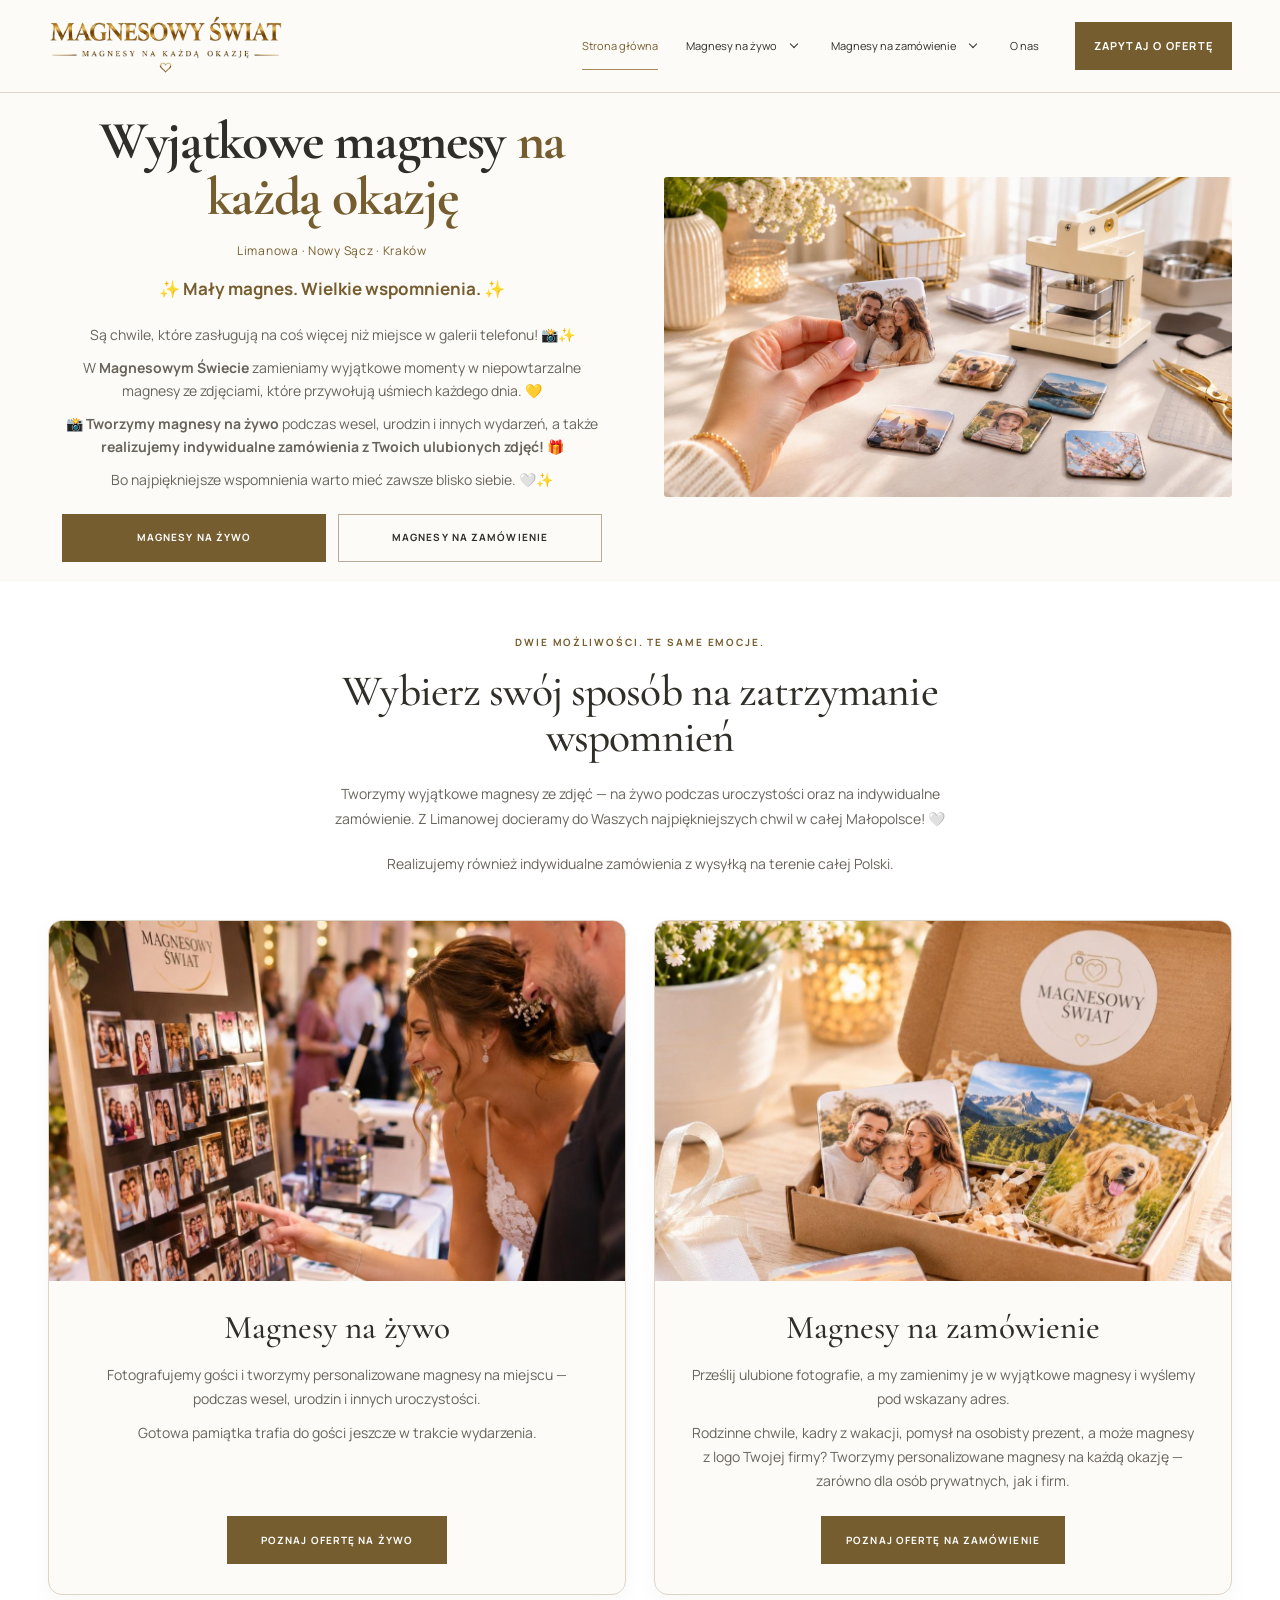
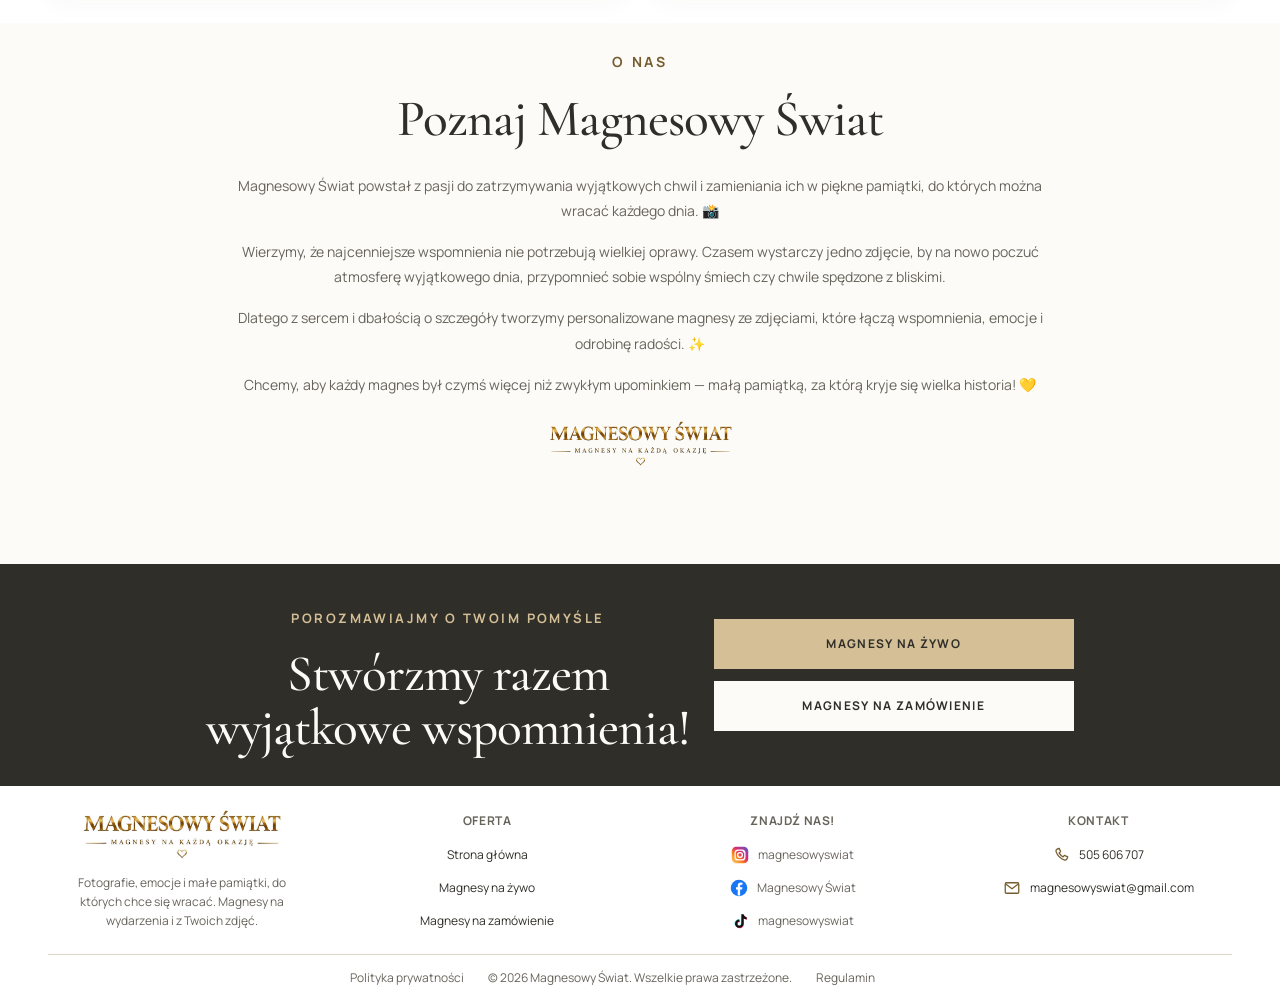
==== index.html @ 6087845e "Usuń pole consent z wysyłanych formularzy" ====
<!doctype html>
<html lang="pl">
<head>
<meta charset="utf-8">
<meta name="viewport" content="width=device-width, initial-scale=1">
<title>Magnesowy Świat – Magnesy na każdą okazję</title>
<meta name="description" content="Magnesowy Świat: magnesy na żywo na weselach i wydarzeniach w Małopolsce oraz magnesy na zamówienie z Twoich zdjęć z wysyłką w całej Polsce.">
<meta property="og:site_name" content="Magnesowy Świat">
<meta name="robots" content="index, follow">
<link rel="canonical" href="https://magnesowyswiat.pl/">
<script type="application/ld+json">
{
  "@context": "https://schema.org",
  "@type": "WebSite",
  "@id": "https://magnesowyswiat.pl/#website",
  "name": "Magnesowy Świat",
  "url": "https://magnesowyswiat.pl/",
  "inLanguage": "pl-PL"
}
</script>
<meta name="theme-color" content="#fdfbf7">
<link rel="icon" type="image/png" href="images/logo.png">
<link rel="stylesheet" href="css/style.css?v=20261111-centered-footer-brand">
<script src="js/calendar-pl.js?v=20261108-pl-calendar" defer></script>
<script src="js/script.js?v=20261112-no-consent-field" defer>
</script>
</head>
<body class="page-home">
<a class="skip-link" href="#main">Przejdź do treści</a>
<header class="site-header">
<div class="wrap header-inner">
<a class="brand" href="./" aria-label="Magnesowy Świat — strona główna">
<img src="images/logo-header.png" alt="Magnesowy Świat — magnesy na każdą okazję" width="720" height="182">
</a>
<button class="menu-toggle" type="button" aria-expanded="false" aria-controls="navigation" aria-label="Otwórz menu">☰</button>
<nav id="navigation" class="main-nav" aria-label="Nawigacja główna">
<a href="./">Strona główna</a>
<details class="nav-dropdown" data-service="live"><summary><a class="nav-service-link" href="magnesy-na-zywo/">Magnesy na żywo</a> <span class="nav-chevron" aria-hidden="true"></span></summary><div class="nav-dropdown-links"><a href="magnesy-na-zywo/">Cała oferta na żywo</a><a href="magnesy-na-zywo/#jak-dzialamy">Jak działamy</a><a href="magnesy-na-zywo/#okazje">Okazje</a><a href="magnesy-na-zywo/#wyrozniki">Co nas wyróżnia</a><a href="magnesy-na-zywo/#pakiety">Cennik</a><a href="magnesy-na-zywo/#oferta-firmowa">Dla firm</a><a href="magnesy-na-zywo/#rezerwacja">Zapytaj o termin</a></div></details>
<details class="nav-dropdown" data-service="order"><summary><a class="nav-service-link" href="magnesy-na-zamowienie/">Magnesy na zamówienie</a> <span class="nav-chevron" aria-hidden="true"></span></summary><div class="nav-dropdown-links"><a href="magnesy-na-zamowienie/">Cała oferta na zamówienie</a><a href="magnesy-na-zamowienie/#jak-zamowic">Jak zamówić</a><a href="magnesy-na-zamowienie/#wyrozniki">Co nas wyróżnia</a><a href="magnesy-na-zamowienie/#cennik">Cennik</a><a href="magnesy-na-zamowienie/#zamowienie">Zamów magnesy</a><a href="magnesy-na-zamowienie/#faq">Pytania i odpowiedzi</a><a href="magnesy-na-zamowienie/#kontakt">Kontakt</a></div></details>
<a href="./#o-nas">O nas</a>
<a class="button nav-cta" href="./#kontakt">Zapytaj o ofertę</a>
</nav>
</div>
</header>
<main id="main">
<section class="hero hero--home">
<div class="wrap hero-grid">
<div class="hero-copy">
<h1>Wyjątkowe magnesy <em>na każdą okazję</em>
</h1>
<p class="hero-locations">Limanowa · Nowy Sącz · Kraków</p>
<p class="hero-lead">
<strong>✨ Mały magnes. Wielkie wspomnienia.&nbsp;✨</strong>
</p>
<div class="hero-story">
<p>Są chwile, które zasługują na coś więcej niż miejsce w galerii telefonu! 📸✨</p>
<p>W <strong>Magnesowym Świecie</strong> zamieniamy wyjątkowe momenty w niepowtarzalne magnesy ze zdjęciami, które przywołują uśmiech każdego dnia. 💛</p>
<p>📸 <strong>Tworzymy magnesy na żywo</strong> podczas wesel, urodzin i innych wydarzeń, a także <strong>realizujemy indywidualne zamówienia z Twoich ulubionych zdjęć!</strong> 🎁
</p>
<p>Bo najpiękniejsze wspomnienia warto mieć zawsze blisko siebie. 🤍✨</p>
</div>
<div class="actions">
<a class="button" href="./magnesy-na-zywo/">Magnesy na żywo</a>
<a class="button button--outline" href="./magnesy-na-zamowienie/">Magnesy na zamówienie</a>
</div>
</div>
<figure class="hero-image">
<img src="images/pdf-wspomnienia.jpg" alt="Fotomagnesy ze zdjęciami bliskich — wizualizacja oferty" loading="eager" fetchpriority="high" width="1627" height="916" decoding="async">
</figure>
</div>
</section>
<section class="section section--white home-offers">
<div class="wrap">
<div class="section-heading">
<p class="eyebrow">Dwie możliwości. Te same emocje.</p>
<h2>Wybierz swój sposób na zatrzymanie wspomnień</h2>
<p>Tworzymy wyjątkowe magnesy ze zdjęć — na żywo podczas uroczystości oraz na indywidualne zamówienie. Z Limanowej docieramy do Waszych najpiękniejszych chwil w całej Małopolsce! 🤍</p>
<p>Realizujemy również indywidualne zamówienia z wysyłką na terenie całej Polski.</p>
</div>
<div class="offers-grid">
<article class="offer">
<a class="offer-photo" href="./magnesy-na-zywo/" aria-label="Poznaj ofertę magnesów na żywo">
<img src="images/pdf-na-zywo.jpg" alt="Fotografowanie gości i wykonywanie magnesów podczas wydarzenia — wizualizacja oferty" loading="lazy" width="1164" height="1164" decoding="async">
</a>
<div class="offer-content">
<h3>Magnesy na żywo</h3>
<p>Fotografujemy gości i tworzymy personalizowane magnesy na miejscu — podczas wesel, urodzin i innych uroczystości.</p>
<p>Gotowa pamiątka trafia do gości jeszcze w trakcie wydarzenia.</p>
<a class="button" href="./magnesy-na-zywo/">Poznaj ofertę na żywo</a>
</div>
</article>
<article class="offer">
<a class="offer-photo" href="./magnesy-na-zamowienie/" aria-label="Poznaj ofertę magnesów na zamówienie">
<img src="images/pdf-na-zamowienie.jpg" alt="Personalizowane magnesy z ulubionych fotografii — wizualizacja oferty" loading="lazy" width="1179" height="1179" decoding="async">
</a>
<div class="offer-content">
<h3>Magnesy na zamówienie</h3>
<p>Prześlij ulubione fotografie, a my zamienimy je w wyjątkowe magnesy i wyślemy pod wskazany adres.</p>
<p>Rodzinne chwile, kadry z wakacji, pomysł na osobisty prezent, a może magnesy z logo Twojej firmy? Tworzymy personalizowane magnesy na każdą okazję — zarówno dla osób prywatnych, jak i firm.</p>
<a class="button" href="./magnesy-na-zamowienie/">Poznaj ofertę na zamówienie</a>
</div>
</article>
</div>
</div>
</section>
<section class="section " id=o-nas>
<div class="wrap">
<div class="editorial">
<div class="editorial-copy">
<p class="eyebrow">O nas</p>
<h2>Poznaj Magnesowy Świat</h2>
<p>Magnesowy Świat powstał z pasji do zatrzymywania wyjątkowych chwil i zamieniania ich w piękne pamiątki, do których można wracać każdego dnia. 📸</p>
<p>Wierzymy, że najcenniejsze wspomnienia nie potrzebują wielkiej oprawy. Czasem wystarczy jedno zdjęcie, by na nowo poczuć atmosferę wyjątkowego dnia, przypomnieć sobie wspólny śmiech czy chwile spędzone z bliskimi.</p>
<p>Dlatego z sercem i dbałością o szczegóły tworzymy personalizowane magnesy ze zdjęciami, które łączą wspomnienia, emocje i odrobinę radości. ✨</p>
<p>Chcemy, aby każdy magnes był czymś więcej niż zwykłym upominkiem — małą pamiątką, za którą kryje się wielka historia! 💛</p>
<img class="signature" src="images/logo-header.png" alt="Magnesowy Świat" width="720" height="182" loading="lazy">
</div>
</div>
</div>
</section>
<section class="contact-banner" id="kontakt">
<div class="wrap">
<div>
<p class="eyebrow">Porozmawiajmy o Twoim pomyśle</p>
<h2>Stwórzmy razem<br>wyjątkowe wspomnienia!</h2>
</div>
<div class="actions">
<a class="button " href="./magnesy-na-zywo/#rezerwacja">Magnesy na żywo</a>
<a class="button button--outline" href="./magnesy-na-zamowienie/#zamowienie">Magnesy na zamówienie</a>
</div>
</div>
</section>
</main>
<footer class="site-footer">
<div class="wrap">
<div class="footer-grid">
<div class="footer-brand">
<a href="./">
<img src="images/logo-header.png" alt="Magnesowy Świat" width="720" height="182" loading="lazy">
</a>
<p>Fotografie, emocje i małe pamiątki, do których chce się wracać. Magnesy na wydarzenia i z Twoich zdjęć.</p>
</div>
<div>
<p class="footer-heading">Oferta</p>
<div class="footer-links">
<a href="./">Strona główna</a>
<a href="magnesy-na-zywo/">Magnesy na żywo</a>
<a href="magnesy-na-zamowienie/">Magnesy na zamówienie</a>
</div>
</div>
<div>
<p class="footer-heading">Znajdź nas!</p>
<div class="footer-links">
<a class="social-link" href="https://www.instagram.com/magnesowyswiat" aria-label="Instagram: magnesowyswiat" target="_blank" rel="noopener noreferrer"><svg class="social-icon" width="18" height="18" fill="none" viewBox="0 0 24 24" aria-hidden="true" focusable="false"><defs><linearGradient id="footer-instagram-gradient" x1="0" y1="1" x2="1" y2="0"><stop stop-color="#FEDA75"/><stop offset=".35" stop-color="#FA7E1E"/><stop offset=".6" stop-color="#D62976"/><stop offset="1" stop-color="#4F5BD5"/></linearGradient></defs><rect x="1" y="1" width="22" height="22" rx="6" fill="url(#footer-instagram-gradient)" stroke="none"/><rect x="5.5" y="5.5" width="13" height="13" rx="4" stroke="#fff" stroke-width="1.7"/><circle cx="12" cy="12" r="3.2" stroke="#fff" stroke-width="1.7"/><circle cx="16.5" cy="7.5" r="1" fill="#fff" stroke="none"/></svg><span>magnesowyswiat</span></a>
<a class="social-link" href="https://www.facebook.com/profile.php?id=61595989786052" aria-label="Facebook: Magnesowy Świat" target="_blank" rel="noopener noreferrer"><svg class="social-icon" width="18" height="18" fill="none" viewBox="0 0 24 24" aria-hidden="true" focusable="false"><circle cx="12" cy="12" r="11" fill="#1877F2" stroke="none"/><path d="M13.5 22v-8h2.7l.4-3h-3.1V9.2c0-.9.3-1.5 1.6-1.5h1.6V5a20 20 0 0 0-2.4-.2c-2.4 0-4 1.5-4 4.1V11H8v3h2.3v8Z" fill="#fff" stroke="none"/></svg><span>Magnesowy Świat</span></a>
<a class="social-link" href="https://www.tiktok.com/@magnesowyswiat" aria-label="TikTok: magnesowyswiat" target="_blank" rel="noopener noreferrer"><svg class="social-icon" width="18" height="18" fill="none" viewBox="0 0 24 24" aria-hidden="true" focusable="false"><g stroke="none"><path d="M14 3h2.6a4.9 4.9 0 0 0 4.1 4.1v2.7a7.5 7.5 0 0 1-4.1-1.5v7.2a5.6 5.6 0 1 1-5.6-5.6v2.8a2.8 2.8 0 1 0 2.8 2.8Z" fill="#25F4EE" transform="translate(-.7 -.2)"/><path d="M14 3h2.6a4.9 4.9 0 0 0 4.1 4.1v2.7a7.5 7.5 0 0 1-4.1-1.5v7.2a5.6 5.6 0 1 1-5.6-5.6v2.8a2.8 2.8 0 1 0 2.8 2.8Z" fill="#FE2C55" transform="translate(.7 .5)"/><path d="M14 3h2.6a4.9 4.9 0 0 0 4.1 4.1v2.7a7.5 7.5 0 0 1-4.1-1.5v7.2a5.6 5.6 0 1 1-5.6-5.6v2.8a2.8 2.8 0 1 0 2.8 2.8Z" fill="#111111" transform="translate(0 0)"/></g></svg><span>magnesowyswiat</span></a>
</div>
</div>
<div>
<p class="footer-heading">Kontakt</p>
<div class="footer-links footer-contact">
<a class="footer-contact-link" href="tel:+48505606707" aria-label="Zadzwoń: 505 606 707"><svg class="contact-icon" width="18" height="18" viewBox="0 0 24 24" fill="none" aria-hidden="true" focusable="false"><path d="M7.2 3.8 9.5 3l2 4.5-2.1 1.7a15 15 0 0 0 5.4 5.4l1.7-2.1 4.5 2-.8 2.3a3 3 0 0 1-3.3 1.9A18.2 18.2 0 0 1 5.3 7.1a3 3 0 0 1 1.9-3.3Z" stroke="currentColor" stroke-width="1.7" stroke-linecap="round" stroke-linejoin="round"/></svg><span>505 606 707</span></a>
<a class="footer-contact-link" href="mailto:magnesowyswiat@gmail.com" aria-label="Napisz: magnesowyswiat@gmail.com"><svg class="contact-icon" width="18" height="18" viewBox="0 0 24 24" fill="none" aria-hidden="true" focusable="false"><rect x="3" y="5" width="18" height="14" rx="1.5" stroke="currentColor" stroke-width="1.7"/><path d="m4 7 8 6 8-6" stroke="currentColor" stroke-width="1.7" stroke-linecap="round" stroke-linejoin="round"/></svg><span>magnesowyswiat@gmail.com</span></a>
</div>
</div>
</div>
<div class="footer-bottom">
<button class="footer-button" data-info="privacy">Polityka prywatności</button>
<span class="footer-copyright">© 2026 Magnesowy Świat. Wszelkie prawa zastrzeżone.</span>
<button class="footer-button" data-info="terms">Regulamin</button>
</div>
</div>
</footer>
<dialog id="info-dialog" aria-labelledby="info-title">
<div class="dialog-top">
<h2 id="info-title">Informacje</h2>
<button class="dialog-close" data-close aria-label="Zamknij">×</button>
</div>
<div class="dialog-body" id="info-body">
</div>
</dialog>
<dialog class="lightbox" id="lightbox" aria-label="Powiększenie fotografii">
<div class="dialog-top">
<span>Inspiracje fotograficzne</span>
<button class="dialog-close" data-close aria-label="Zamknij zdjęcie">×</button>
</div>
<img id="lightbox-image" alt="">
<p class="lightbox-caption" id="lightbox-caption">
</p>
</dialog>
<noscript>
<style>form[data-inquiry]{display:none}@media(max-width:980px){.main-nav{display:flex;position:static;flex-wrap:wrap}.menu-toggle{display:none}.header-inner{flex-wrap:wrap}.site-header{position:static;height:auto}}</style>
<p class="wrap">Włącz JavaScript, aby korzystać z podglądu zdjęć i zapytań. Możesz napisać na magnesowyswiat@gmail.com.</p>
</noscript>
</body>
</html>
---- css/style.css ----
@import url('https://fonts.googleapis.com/css2?family=Cormorant+Garamond:wght@400;500;600;700&family=Jost:wght@300;400&family=Manrope:wght@400;500;600;700&display=swap');

:root {
  --white: #fff;
  --paper: #fdfbf7;
  --cream: #f3eee4;
  --sand: #e9e1d3;
  --gold: #a58a55;
  --gold-dark: #765d2f;
  --ink: #302e28;
  --muted: #68645c;
  --line: #ddd5c6;
  --serif: 'Cormorant Garamond', Georgia, serif;
  --sans: 'Manrope', Arial, sans-serif;
}
* { box-sizing: border-box; }
html { scroll-behavior: smooth; scroll-padding-top: 100px; }
body { margin: 0; color: var(--ink); background: var(--paper); font: 400 15px/1.8 var(--sans); }
body.menu-open { overflow: hidden; }
img { display: block; max-width: 100%; }
a { color: inherit; text-decoration: none; }
button, input, select, textarea { font: inherit; }
button, a, input, select, textarea, summary { -webkit-tap-highlight-color: transparent; }
button { cursor: pointer; }
button:disabled { cursor: default; }
button, input, select, textarea { border-radius: 0; }
:focus-visible { outline: 2px solid var(--gold-dark); outline-offset: 5px; }
[hidden] { display: none !important; }
h1, h2, h3, p, figure { margin: 0; }
h1, h2, h3 { font-family: var(--serif); font-weight: 500; line-height: 1.07; }
h1 { font-size: clamp(42px, 4.8vw, 72px); letter-spacing: -.025em; }
h2 { font-size: clamp(36px, 4vw, 54px); letter-spacing: -.02em; }
h3 { font-size: 30px; }
p { color: var(--muted); }
p + p { margin-top: 16px; }
.wrap { width: min(1260px, calc(100% - 96px)); margin-inline: auto; }
.section { padding: 96px 0; }
.section--soft { background: var(--cream); }
.section--white { background: var(--white); }
.eyebrow { display: block; font-size: 10px; line-height: 1.6; letter-spacing: .19em; text-transform: uppercase; font-weight: 700; color: var(--gold-dark); margin-bottom: 18px; }
.section-heading { max-width: 690px; margin-bottom: 44px; }
.section-heading p { margin-top: 20px; }
.text-link { text-decoration: underline; text-decoration-thickness: 1px; text-underline-offset: 5px; }
.actions { display: flex; align-items: center; flex-wrap: wrap; gap: 12px; margin-top: 30px; }
.button { display: inline-flex; align-items: center; justify-content: center; gap: 12px; min-height: 48px; padding: 13px 24px; border: 1px solid var(--gold-dark); background: var(--gold-dark); color: var(--white); text-transform: uppercase; font-size: 10px; letter-spacing: .11em; font-weight: 700; line-height: 1.5; transition: background .2s, border-color .2s, transform .2s; text-align: center; }
.button:hover { background: var(--ink); border-color: var(--ink); transform: translateY(-2px); }
.button--outline { color: var(--ink); background: transparent; border-color: #b8ac96; }
.button--outline:hover { color: var(--white); }
.button svg, .text-arrow svg { width: 18px; height: 18px; }
.icon { width: 24px; height: 24px; fill: none; stroke: currentColor; stroke-width: 1.35; stroke-linecap: round; stroke-linejoin: round; }
.skip-link { position: fixed; top: 8px; left: 12px; z-index: 1000; padding: 10px 18px; background: var(--white); transform: translateY(-200%); }
.skip-link:focus { transform: none; }
.site-header { position: sticky; top: 0; z-index: 100; background: rgba(253,251,247,.98); border-bottom: 1px solid var(--line); }
.header-inner { min-height: 92px; display: flex; align-items: center; justify-content: space-between; gap: 28px; }
.brand img { width: 235px; height: auto; }
.main-nav { display: flex; align-items: center; gap: 28px; }
.main-nav > a { font-size: 11px; white-space: nowrap; }
.main-nav > a:not(.button) { padding-block: 14px; border-bottom: 1px solid transparent; }
.main-nav > a:hover, .main-nav > a[aria-current=page] { color: var(--gold-dark); border-bottom-color: var(--gold); }
.main-nav .nav-cta { margin-left: 8px; padding: 13px 18px; color: var(--white); }
.menu-toggle { display: none; width: 46px; height: 46px; border: 1px solid var(--line); background: transparent; color: var(--ink); align-items: center; justify-content: center; }
.menu-toggle svg { width: 22px; height: 22px; }
.hero { padding: 48px 0 70px; }
.hero-grid { display: grid; grid-template-columns: 1fr 1fr; gap: 70px; align-items: center; }
.hero-copy { padding-block: 24px; }
.hero-copy h1 { margin-bottom: 28px; }
.hero-copy h1 em { font-style: normal; color: var(--gold-dark); }
.hero-copy p { font-size: 14px; max-width: 540px; }
.hero-image { position: relative; min-width: 0; }
.hero-image > img { width: 100%; height: clamp(460px, 46vw, 660px); object-fit: cover; border-radius: 3px; }
.hero--home .hero-image > img { object-position: 52% center; }
.photo-note { display: block; margin-top: 9px; font-size: 9px; color: var(--muted); letter-spacing: .015em; }
.offers-grid { display: grid; grid-template-columns: repeat(2, minmax(0, 1fr)); gap: 28px; }
.offer { min-width: 0; display: flex; flex-direction: column; overflow: hidden; border: 1px solid var(--line); border-radius: 14px; background: var(--paper); box-shadow: 0 8px 24px rgba(48,46,40,.035); }
.offer-photo { display: block; overflow: hidden; }
.offer-photo img { width: 100%; aspect-ratio: 16 / 10; height: auto; object-fit: cover; object-position: center 42%; transition: transform .5s; }
.offer:hover .offer-photo img { transform: scale(1.025); }
.offer-content { display: flex; flex: 1; flex-direction: column; padding: 28px 30px 30px; }
.offer-index { font-size: 10px; color: var(--gold-dark); letter-spacing: .12em; text-transform: uppercase; margin-bottom: 12px; }
.offer h3 { font-size: clamp(28px, 2.6vw, 36px); line-height: 1.15; margin-bottom: 16px; }
.offer p { font-size: 14px; line-height: 1.7; max-width: 510px; }
.offer p + p { margin-top: 10px; }
.offer-content p:last-of-type { margin-bottom: 24px; }
.offer-content .button { margin-top: auto; align-self: flex-start; min-width: 220px; }
.section.home-offers { padding-top: 32px; }
.page-home .home-offers { padding-bottom: 28px; }
.page-home #o-nas { padding-top: 28px; }
.home-offers .section-heading { max-width: 760px; margin-inline: auto; text-align: center; }
.home-offers .section-heading h2 { font-size: clamp(32px, 3.4vw, 46px); }
.home-offers .section-heading > p:not(.eyebrow) { max-width: 680px; margin-inline: auto; font-size: 14px; }
.benefit-grid { display: grid; grid-template-columns: repeat(4, 1fr); gap: 32px; }
.benefit { border-top: 1px solid var(--line); padding-top: 26px; }
.benefit .icon { color: var(--gold-dark); margin-bottom: 22px; width: 28px; height: 28px; }
.benefit h3 { font-size: 28px; margin-bottom: 12px; }
.benefit p { font-size: 13px; }
.gallery { display: grid; grid-template-columns: repeat(3, 1fr); gap: 24px; }
.gallery figure { min-width: 0; }
.gallery-photo { display: block; width: 100%; padding: 0; border: 0; background: var(--cream); overflow: hidden; text-align: left; }
.gallery-photo img { width: 100%; height: 270px; object-fit: cover; transition: transform .35s; }
.gallery-photo:hover img { transform: scale(1.03); }
.gallery figcaption { display: flex; justify-content: space-between; align-items: center; gap: 12px; margin-top: 12px; font-size: 12px; }
.gallery figcaption small { font-size: 9px; color: var(--muted); }
.photo-placeholder { min-height: 270px; display: flex; flex-direction: column; align-items: center; justify-content: center; gap: 12px; padding: 26px; background: var(--cream); border: 1px solid var(--line); text-align: center; }
.photo-placeholder .icon { width: 32px; height: 32px; color: var(--gold); }
.photo-placeholder span { font-family: var(--serif); font-size: 30px; }
.photo-placeholder small { max-width: 220px; color: var(--muted); font-size: 10px; }
.editorial { display: grid; grid-template-columns: .9fr 1.1fr; gap: 90px; align-items: center; }
.editorial-copy h2 { margin-bottom: 26px; }
.editorial-copy p { font-size: 14px; }
.signature { margin-top: 24px; width: 185px; height: auto; }
.area { display: grid; grid-template-columns: 1fr 1.4fr; gap: 60px; align-items: start; padding-block: 44px; border-block: 1px solid var(--line); }
.area h2 { font-size: 42px; }
.area p { max-width: 650px; font-size: 15px; }
.area .icon { margin-bottom: 16px; color: var(--gold-dark); }
.contact-banner { background: var(--ink); color: var(--paper); padding-block: 38px; }
.contact-banner .wrap { display: flex; gap: 24px; justify-content: space-between; align-items: center; }
.contact-banner h2 { max-width: 650px; font-size: clamp(36px, 4vw, 54px); }
.contact-banner .eyebrow { color: #d4bf96; }
.contact-banner p { color: #ddd5c6; margin-top: 14px; font-size: 13px; }
.contact-banner .actions { margin: 0; flex-shrink: 0; flex-direction: column; align-items: stretch; }
.contact-banner#kontakt .actions { width: min(100%, 360px); }
.contact-banner .button { min-height: 50px; padding: 12px 24px; color: var(--ink); background: #d4bf96; border-color: #d4bf96; font-size: 12px; line-height: 1.5; text-align: center; }
.contact-banner .button--outline { color: var(--ink); background: var(--paper); border-color: var(--paper); }
.contact-banner .button:hover { color: var(--ink); background: var(--white); border-color: var(--white); }
#kontakt.order-contact-banner .wrap { flex-direction: column; justify-content: center; align-items: center; text-align: center; }
#kontakt.order-contact-banner .wrap > div { max-width: 1100px; }
#kontakt.order-contact-banner h2,
#kontakt.order-contact-banner p { margin-inline: auto; }
.page-order #kontakt.order-contact-banner { padding-block: 34px; }
.page-order #kontakt.order-contact-banner .wrap { gap: 18px; }
.page-order #kontakt.order-contact-banner h2 { font-size: clamp(38px, 3.5vw, 52px); line-height: 1.08; }
.page-order #kontakt.order-contact-banner p { margin-top: 12px; }
.page-order #kontakt.order-contact-banner .button { min-height: 50px; padding-block: 12px; }
.page-order .site-footer { padding-top: 14px; }
.page-order .footer-grid { gap: 20px; padding-bottom: 10px; }
.page-order .footer-brand img { width: 180px; margin-bottom: 6px; }
.page-order .footer-heading { margin-bottom: 5px; }
.page-order .footer-links { gap: 3px; }
.page-order .footer-bottom { padding-block: 8px; }
.site-footer { padding-top: 24px; background: var(--white); }
.site-footer > .wrap { width: min(1440px, calc(100% - 96px)); }
.footer-grid { display: grid; grid-template-columns: repeat(4, minmax(0, 1fr)); align-items: start; gap: clamp(24px, 3vw, 48px); padding-bottom: 20px; }
.footer-grid > div { min-width: 0; }
.footer-grid > div:not(.footer-brand) { text-align: center; }
.footer-brand img { width: 200px; height: auto; margin-bottom: 12px; }
.footer-brand { text-align: center; }
.footer-brand img { margin-inline: auto; }
.footer-brand p { max-width: 250px; margin-inline: auto; font-size: 12px; line-height: 1.6; }
.footer-heading { display: block; font-size: 12px; letter-spacing: .05em; text-transform: uppercase; font-weight: 700; margin-bottom: 10px; }
.footer-links { display: flex; flex-direction: column; gap: 7px; font-size: 12px; line-height: 1.6; }
.footer-links > a { display: flex; align-items: center; min-height: 26px; text-align: center; font: inherit; }
.footer-contact-link { display: inline-flex; align-items: center; gap: 9px; min-height: 26px; }
.footer-contact-link span { overflow-wrap: anywhere; }
.footer-grid > div:not(.footer-brand) .footer-links { align-items: center; }
.contact-icon { display: block; flex: 0 0 18px; width: 18px; height: 18px; color: var(--gold-dark); }
.footer-links a:hover, .footer-button:hover { color: var(--gold-dark); }
.footer-button { display: inline; width: fit-content; padding: 0; border: 0; background: none; color: var(--muted); text-align: left; font: inherit; }
.footer-links small { font-size: 9px; color: var(--muted); }
.footer-bottom { padding: 12px 0; border-top: 1px solid var(--line); display: grid; grid-template-columns: minmax(0, 1fr) auto minmax(0, 1fr); align-items: center; gap: 8px 24px; font-size: 12px; color: var(--muted); }
.footer-bottom > :first-child { justify-self: end; }
.footer-bottom > :nth-child(2) { justify-self: center; text-align: center; }
.footer-bottom > :last-child { justify-self: start; text-align: left; }
.hero--service { padding-top: 20px; }
.hero--service h1 { font-size: clamp(40px, 4.3vw, 62px); }
.step-grid { display: grid; grid-template-columns: repeat(4, 1fr); gap: 30px; }
.process-step { padding-top: 20px; border-top: 1px solid var(--line); }
.process-step .number { display: block; font: 400 48px/1 var(--serif); color: var(--gold); margin-bottom: 24px; }
#jak-dzialamy, #jak-zamowic { text-align: center; }
#okazje > .wrap > .section-heading { margin-inline: auto; text-align: center; }
#jak-dzialamy .section-heading, #jak-zamowic .section-heading { margin-inline: auto; }
#jak-zamowic .order-process-title { max-width: none; white-space: nowrap; font-size: clamp(14px, 3.8vw, 62px); letter-spacing: -.02em; }
@media (min-width: 981px) {
 #jak-zamowic.section { display: flex; align-items: center; padding-block: 40px; }
 #jak-zamowic > .wrap { display: grid; width: calc(100% - 48px); gap: clamp(46px, 7vh, 76px); }
 #jak-zamowic .section-heading { margin-bottom: 0; }
 #jak-zamowic .process-step { padding-top: 28px; }
 #jak-zamowic .process-step .number { margin-bottom: 20px; font-size: 24px; }
 #jak-zamowic .process-step h3 { margin-bottom: 20px; font-size: clamp(34px, 2.35vw, 44px); }
 #jak-zamowic .process-step p { max-width: 420px; margin-inline: auto; font-size: 15px; line-height: 1.7; }
}
#jak-dzialamy .process-step .number,
#jak-zamowic .process-step .number { display: block; font: 600 18px/1.4 var(--sans); color: var(--gold); margin-bottom: 14px; }
.live-differences .benefit-star { display: block; font: 400 28px/1 var(--sans); color: var(--gold); margin-bottom: 14px; }
.page-order .order-differences { min-height: calc(100dvh - 100px); }
.page-order .order-differences .section-heading h2 { font-size: clamp(56px, 5vw, 74px); }
.page-order .order-differences .benefit-star { font-size: 34px; }
.page-order .order-differences .benefit h3 { font-size: clamp(30px, 2.4vw, 38px); }
.page-order .order-differences .benefit p { font-size: 15px; line-height: 1.75; }
.process-step h3 { font-size: 27px; margin-bottom: 14px; }
.process-step p { font-size: 12px; }
.occasion-grid { display: grid; grid-template-columns: repeat(4, minmax(0, 1fr)); gap: 18px; }
.occasion-card { min-width: 0; background: var(--paper); border: 1px solid var(--line); overflow: hidden; }
.occasion-card img { display: block; width: 100%; height: 190px; object-fit: cover; }
.occasion-card-content { padding: 22px; }
.occasion-card h3 { font-size: 24px; line-height: 1.2; margin-bottom: 8px; }
.occasion-card p { font-size: 12px; margin: 0; }
.section-note { margin-top: 28px; font-size: 12px; max-width: 920px; }
.pricing-grid { display: grid; grid-template-columns: repeat(4, 1fr); gap: 18px; }
.price-card { position: relative; display: flex; flex-direction: column; padding: 30px 24px 24px; border: 1px solid var(--line); background: var(--paper); }
.price-card--featured { border-color: var(--gold-dark); }
.price-tag { position: absolute; top: -13px; left: 24px; background: var(--gold-dark); color: var(--white); padding: 3px 12px; font-size: 9px; letter-spacing: .12em; }
.price-card h3 { font-family: var(--sans); text-transform: uppercase; font-size: 11px; letter-spacing: .16em; font-weight: 700; }
.price { font: 500 46px/1.2 var(--serif); margin: 20px 0; }
.price small { font: 400 16px var(--sans); }
.price-card ul { list-style: none; padding: 16px 0; margin: 0 0 18px; border-block: 1px solid var(--line); font-size: 12px; }
.price-card li + li { margin-top: 8px; }
.price-card p { font-size: 12px; margin-bottom: 24px; flex: 1; }
.price-card .button { width: 100%; padding-inline: 10px; }
.page-live #pakiety .price-card { text-align: center; }
.page-live #pakiety .price-card h3 { font-size: 18px; letter-spacing: .1em; }
.page-live #pakiety .price { font-family: 'Jost', var(--sans); font-size: clamp(50px, 4.2vw, 60px); font-weight: 300; line-height: 1; font-variant-numeric: lining-nums tabular-nums; letter-spacing: -.025em; color: var(--gold-dark); }
.page-live #pakiety .price small { display: inline-block; margin-left: .24em; font-family: 'Jost', var(--sans); font-size: 15px; font-weight: 300; letter-spacing: .02em; vertical-align: .2em; }
.page-live #pakiety .price-card ul { justify-content: center; }
.page-live #pakiety .price-card .button { align-self: center; }
.page-live #pakiety .price-tag { left: 50%; transform: translateX(-50%); }
#rezerwacja { text-align: center; }
#rezerwacja .form-intro { width: 100%; margin-inline: auto; text-align: center; }
#rezerwacja .live-contact-links { justify-content: center; }
#zamowienie .form-intro { width: 100%; margin-inline: auto; text-align: center; }
#zamowienie .live-contact-links { justify-content: center; }
.page-order #zamowienie.section { padding-block: 24px; }
#rezerwacja .field input,
#rezerwacja .field select,
#rezerwacja .field textarea { text-align: center; }
#rezerwacja .discount-feedback { justify-content: center; }
@media (min-width: 981px) {
 #rezerwacja { display: flex; align-items: center; }
 #rezerwacja .form-layout { align-items: center; }
 #rezerwacja .form-intro { position: static; }
}
.faq { max-width: 900px; margin: auto; }
#faq.section { padding-block: 20px; }
#faq .section-heading { margin: 0 auto 14px; text-align: center; }
.faq details { padding: 14px 0; border-bottom: 1px solid var(--line); }
.faq summary { display: flex; justify-content: center; align-items: center; position: relative; gap: 20px; padding-inline: 40px; cursor: pointer; text-align: center; font-size: 14px; font-weight: 600; list-style: none; }
.faq summary::-webkit-details-marker { display: none; }
.faq summary::after { content: '+'; position: absolute; right: 0; font: 400 25px var(--serif); color: var(--gold-dark); }
.faq details[open] summary::after { content: '−'; }
.faq details p { max-width: 760px; margin-inline: auto; padding-top: 16px; text-align: center; font-size: 13px; }
.form-layout { display: grid; grid-template-columns: .75fr 1.25fr; gap: 80px; align-items: start; }
.form-intro { position: sticky; top: 128px; }
.form-intro h2 { margin-bottom: 22px; }
.form-intro p { font-size: 13px; }
.form-grid { display: grid; grid-template-columns: 1fr 1fr; gap: 22px 20px; }
.field { display: flex; flex-direction: column; min-width: 0; gap: 8px; }
.field--full { grid-column: 1 / -1; }
@media (min-width: 981px) {
 form[data-inquiry] .form-grid { grid-template-columns: repeat(3, minmax(0, 1fr)); gap: 10px 14px; }
 form[data-inquiry] .field { gap: 4px; }
 form[data-inquiry] .field:not(.field--full) { display: grid; grid-template-rows: auto 46px; align-content: end; }
 #rezerwacja.section { padding-block: 12px; }
 #rezerwacja .form-layout { gap: 36px; }
 #rezerwacja .form-intro h2 { font-size: clamp(30px, 2.8vw, 40px); margin-bottom: 14px; }
 form[data-inquiry] textarea { min-height: 56px; height: 56px; }
}
form[data-inquiry] #f-message { min-height: 56px; height: 56px; padding: 8px 12px; }
.page-order form[data-inquiry="order"] #f-message { min-height: 46px; height: 46px; }
form[data-inquiry] .discount-feedback { display: flex; flex-wrap: wrap; align-items: center; gap: 4px 12px; }
form[data-inquiry] .discount-feedback .field-hint { font-size: 10px; margin: 0; }
form[data-inquiry] #discount-status:empty { display: none; }
form[data-inquiry] .discount-feedback:has(#discount-status:empty) { display: none; }
@media (min-width: 981px) and (max-height: 700px) {
 #rezerwacja.section { padding-block: 4px; }
 form[data-inquiry] .form-grid { row-gap: 8px; }
 form[data-inquiry] .field:not(.field--full) { grid-template-rows: auto 44px; }
 form[data-inquiry] .field input,
 form[data-inquiry] .field select { min-height: 44px; padding-block: 8px; }
 form[data-inquiry] .discount-feedback { display: grid; grid-template-columns: 1fr auto; }
 form[data-inquiry] #discount-code-help,
 form[data-inquiry] #discount-status { grid-column: 1; grid-row: 1; }
 form[data-inquiry] #apply-discount { grid-column: 2; grid-row: 1; }
 form[data-inquiry] textarea { min-height: 56px; height: 56px; }
 form[data-inquiry] .button { min-height: 44px; padding-block: 8px; }
 form[data-inquiry] .form-status:empty { display: none; }
}
.field label, .field-label { font-size: 11px; font-weight: 600; }
.field input, .field select, .field textarea { width: 100%; min-height: 46px; padding: 11px 12px; border: 1px solid #c8bead; color: var(--ink); background: var(--white); font-size: 13px; }
.field textarea { min-height: 120px; resize: vertical; }
.field input:focus, .field select:focus, .field textarea:focus { border-color: var(--gold-dark); }
.field input.discount-valid { border-color: #3f8a52; background: #f0f8f1; box-shadow: 0 0 0 2px rgba(63,138,82,.16); }
.field input[readonly] { background: var(--cream); }
.field small, .helper { font-size: 10px; color: var(--muted); }
fieldset { min-width: 0; padding: 0; border: 0; margin: 0 0 28px; }
legend { font-family: var(--serif); font-size: 28px; padding: 0 0 20px; }
.page-order form[data-inquiry="order"] fieldset { margin-bottom: 0; }
.page-order #order-form .field > label { display: block; width: 100%; text-align: center; }
.page-order #order-form .form-fields-title { margin-bottom: 16px; text-align: center; font-size: 30px; }
.page-order #order-form button[type="submit"] { display: flex; width: fit-content; margin-inline: auto; }
.form-status { font-size: 12px; color: var(--gold-dark); margin-top: 16px; }
.form-error { color: #8b3025; }
.upload-zone { display: grid; grid-template-columns: minmax(280px, auto) 1fr; align-items: center; gap: 14px; box-sizing: border-box; width: 100%; max-width: 680px; margin-inline: auto; padding: 8px; border: 1px dashed var(--gold); background: var(--cream); }
.upload-zone > input[type="file"] { position: absolute; width: 1px; height: 1px; padding: 0; margin: -1px; overflow: hidden; opacity: 0; pointer-events: none; }
.upload-picker { display: flex; align-items: center; min-width: 0; margin: 0; padding: 0; border: 0; background: transparent; }
.upload-picker button { flex-shrink: 0; min-height: 44px; padding: 8px 14px; border: 1px solid var(--line); background: var(--paper); color: var(--ink); }
.upload-picker button:hover { background: var(--cream); }
.upload-zone > p { margin: 0; font-size: 11px; line-height: 1.4; }
@media (min-width: 681px) { .upload-zone > #photo-help { white-space: nowrap; } }
.photo-previews { display: grid; grid-template-columns: repeat(3, minmax(0, 1fr)); gap: 14px; margin: 20px 0; }
.photo-previews:empty,
#photo-status:empty { display: none; }
.photo-preview { border: 1px solid var(--line); padding: 10px; min-width: 0; background: var(--white); }
.photo-preview img { width: 100%; aspect-ratio: 1; object-fit: cover; }
.photo-preview > p { overflow-wrap: anywhere; font-size: 12px; margin-top: 6px; }
.add-photo { min-height: 100px; align-self: start; padding: 20px 12px; border: 1px dashed var(--gold); background: var(--paper); color: var(--gold-dark); font-weight: 600; }
.add-photo:hover { background: var(--cream); }
.photo-preview label { font-size: 10px; display: block; }
.photo-preview input { width: 100%; border: 1px solid var(--line); padding: 5px; margin-top: 4px; }
.remove-photo { border: 0; background: transparent; color: var(--muted); font-size: 10px; text-decoration: underline; padding: 8px 0 0; }
.quantity-calculator { max-width: 850px; margin-inline: auto; padding: clamp(22px, 4vw, 42px); border: 1px solid var(--line); border-radius: 12px; background: var(--paper); }
#cennik.section { min-height: calc(100dvh - 100px); display: flex; align-items: center; padding-block: 24px; text-align: center; overflow-anchor: none; }
#cennik .section-heading { margin: 0 auto 24px; }
#cennik .section-heading > p:last-child { font-size: 16px; line-height: 1.65; }
#cennik .field input { text-align: center; }
@media (min-width: 981px) and (max-height: 1000px) {
 #cennik.section { padding-block: 8px; }
 #cennik .section-heading { margin-bottom: 12px; }
 #cennik .section-heading .eyebrow { margin-bottom: 6px; }
 #cennik h2 { font-size: 34px; }
 #cennik .section-heading > p:last-child { margin-top: 6px; font-size: 14px; }
 #cennik .quantity-calculator { padding: 16px 24px; }
 #cennik .quantity-calculator > label { font-size: 18px; line-height: 1.4; }
 #cennik input[type="range"] { height: 60px; margin-top: 4px; }
 #cennik .quantity-totals { margin-block: 8px; }
 #cennik .quantity-totals p { font-size: 12px; line-height: 1.5; }
 #cennik .quantity-totals strong { font-size: 34px; line-height: 1.2; }
 #cennik .quantity-calculator > .button { margin-top: 8px; }
 #cennik #magnet-discount-note:empty { display: none; }
 #cennik #magnet-bulk-field { display: grid; grid-template-columns: 1fr 180px; gap: 2px 12px; align-items: center; }
 #cennik #magnet-bulk-field input { grid-column: 2; grid-row: 1 / 3; }
 #cennik #magnet-bulk-field .field-hint { font-size: 10px; }
}
.quantity-calculator > label { display: block; text-align: center; font-weight: 700; font-size: 20px; }
.quantity-calculator output { color: var(--gold-dark); }
.quantity-calculator input[type="range"] { appearance: none; -webkit-appearance: none; width: 100%; height: 68px; margin: 18px 0 0; padding: 0; border: 0; background: transparent; cursor: pointer; }
.quantity-calculator input[type="range"]::-webkit-slider-runnable-track { height: 8px; border-radius: 8px; background: var(--sand); border: 1px solid var(--gold); }
.quantity-calculator input[type="range"]::-moz-range-track { height: 8px; border-radius: 8px; background: var(--sand); border: 1px solid var(--gold); }
.quantity-calculator input[type="range"]::-webkit-slider-thumb { -webkit-appearance: none; width: 64px; height: 64px; margin-top: -29px; border: 2px solid var(--gold); border-radius: 50%; background: var(--paper) url('../images/logo.png') center / 54px 54px no-repeat; box-shadow: 0 2px 8px #302e2826; }
.quantity-calculator input[type="range"]::-moz-range-thumb { width: 60px; height: 60px; border: 2px solid var(--gold); border-radius: 50%; background: var(--paper) url('../images/logo.png') center / 54px 54px no-repeat; box-shadow: 0 2px 8px #302e2826; }
.quantity-custom { margin-top: 22px; font-size: 13px; text-align: center; }
.quantity-range-labels { display: flex; justify-content: space-between; font-size: 12px; }
.quantity-totals { display: flex; flex-wrap: wrap; justify-content: space-around; gap: 22px; text-align: center; margin: 28px 0; }
.quantity-totals p { margin: 0; }
.quantity-totals strong { display: block; font: 700 clamp(32px, 5vw, 46px)/1.3 var(--serif); color: var(--gold-dark); }
.quantity-calculator > .button { display: flex; margin-top: 24px; white-space: normal; text-align: center; }
/* Legacy quantity card styles. */
.quantity-grid { display: grid; grid-template-columns: repeat(4, minmax(0, 1fr)); gap: 18px; }
.quantity-card { padding: 28px 20px; border: 1px solid var(--line); border-radius: 12px; background: var(--paper); }
.quantity-card h3 { font: 500 17px var(--sans); margin: 0; }
.quantity-card strong { display: block; font: 500 58px/1.1 var(--serif); color: var(--gold-dark); margin-bottom: 6px; }
.quantity-card p { font-size: 13px; line-height: 1.6; margin: 16px 0 24px; min-height: 42px; }
.quantity-card .button { width: 100%; padding: 14px 8px; font-size: 11px; letter-spacing: .02em; }
.quantity-bulk { margin-top: 18px; padding: 24px 28px; border: 1px solid var(--gold); border-radius: 12px; display: flex; align-items: center; justify-content: space-between; gap: 24px; }
.quantity-bulk h3 { font-size: 30px; margin: 0 0 6px; }
.quantity-bulk p { font-size: 13px; margin: 0; max-width: 640px; }
.quantity-bulk .button { flex-shrink: 0; }
.product-specs { display: grid; grid-template-columns: 1fr 1fr; gap: 16px; margin-top: 28px; padding-top: 24px; border-top: 1px solid var(--line); }
.product-specs > div { display: flex; gap: 10px; align-items: center; font-size: 12px; }
.product-specs .icon { color: var(--gold-dark); width: 20px; height: 20px; }
.idea-grid { display: grid; grid-template-columns: repeat(3, 1fr); gap: 22px; }
.idea { border: 1px solid var(--line); padding: 24px; }
.idea h3 { font-size: 28px; margin: 12px 0; }
.idea p { font-size: 12px; }
.idea .icon { color: var(--gold-dark); }
.delivery-grid { display: grid; grid-template-columns: 1fr 1fr; gap: 36px 60px; }
.delivery-item h3 { font-size: 30px; margin-bottom: 14px; }
.delivery-item p { font-size: 13px; }
dialog { width: min(680px, calc(100vw - 36px)); max-height: calc(100dvh - 48px); padding: 32px; border: 1px solid var(--line); color: var(--ink); background: var(--paper); }
dialog::backdrop { background: rgba(31,29,24,.64); }
.dialog-top { display: flex; justify-content: space-between; gap: 20px; align-items: start; margin-bottom: 22px; }
.dialog-top h2 { font-size: 36px; }
.dialog-close { width: 36px; height: 36px; border: 1px solid var(--line); background: transparent; font-size: 22px; flex-shrink: 0; }
.dialog-body { font-size: 13px; }
.dialog-body p + p { margin-top: 14px; }
.dialog-body ul { padding-left: 20px; color: var(--muted); }
.order-summary-dialog { width: min(760px, calc(100vw - 36px)); overflow-y: auto; }
.order-summary-content { display: grid; gap: 22px; }
.order-summary-list { display: grid; grid-template-columns: minmax(150px, .65fr) 1.35fr; gap: 8px 20px; margin: 0; }
.order-summary-list dt { color: var(--muted); }
.order-summary-list dd { margin: 0; font-weight: 600; overflow-wrap: anywhere; }
.order-summary-photos { display: grid; grid-template-columns: repeat(3, minmax(0, 1fr)); gap: 12px; }
.order-summary-photo { padding: 8px; border: 1px solid var(--line); background: var(--white); }
.order-summary-photo img { width: 100%; aspect-ratio: 1; object-fit: cover; }
.order-summary-photo p { margin-top: 6px; font-size: 10px; line-height: 1.45; overflow-wrap: anywhere; }
.order-summary-actions { display: flex; justify-content: flex-end; gap: 12px; margin-top: 26px; }
.order-summary-actions .button { min-height: 46px; }
.lightbox { width: min(1000px, calc(100vw - 28px)); padding: 18px; }
.lightbox img { max-height: 70dvh; width: 100%; object-fit: contain; background: var(--cream); }
.lightbox .dialog-top { margin-bottom: 12px; }
.lightbox h2 { font-size: 26px; }
.lightbox-caption { font-size: 11px; margin-top: 14px; }

@media (min-width: 1500px) { .hero--home .hero-image > img { height: 700px; } }
@media (max-width: 1150px) {
  .wrap { width: calc(100% - 64px); }
  .brand img { width: 205px; }
  .main-nav { gap: 20px; }
  .main-nav > a { font-size: 10px; }
  .main-nav .nav-cta { padding-inline: 12px; margin-left: 0; }
  .hero-grid { gap: 42px; }
  .hero-copy h1 { font-size: 56px; }
  .hero-copy p { font-size: 13px; }
  .hero .button { padding-inline: 16px; }
  .form-layout { gap: 44px; grid-template-columns: .8fr 1.2fr; }
  .price-card { padding-inline: 18px; }
  .price { font-size: 40px; }
}
@media (max-width: 980px) {
  .header-inner { min-height: 78px; }
  .menu-toggle { display: inline-flex; }
  .main-nav { display: none; position: absolute; top: 100%; left: 0; right: 0; background: var(--paper); padding: 28px 32px 36px; border-bottom: 1px solid var(--line); align-items: stretch; flex-direction: column; gap: 8px; max-height: calc(100dvh - 78px); overflow: auto; }
  .main-nav.is-open { display: flex; }
  .main-nav > a { font-size: 13px; }
  .main-nav .nav-cta { margin-top: 12px; }
  .hero-grid { gap: 30px; }
  .hero-copy h1 { font-size: 48px; }
  .hero-image > img { height: 580px; }
  .hero--service h1 { font-size: 46px; }
  .section { padding: 72px 0; }
  .offers-grid { gap: 28px; }
  .benefit-grid { grid-template-columns: 1fr 1fr; gap: 32px; }
  .editorial { gap: 40px; }
  .gallery { gap: 18px; }
  .gallery-photo img, .photo-placeholder { height: 230px; min-height: 230px; }
  .area { grid-template-columns: 1fr 1.3fr; gap: 32px; }
  .contact-banner .wrap { flex-direction: column; align-items: start; }
  .contact-banner .actions { flex-direction: row; }
  .footer-grid { grid-template-columns: repeat(2, minmax(0, 1fr)); gap: 24px; }
  .step-grid, .occasion-grid, .pricing-grid { grid-template-columns: 1fr 1fr; gap: 28px; }
  .quantity-grid { grid-template-columns: repeat(2, minmax(0, 1fr)); }
  .form-layout { grid-template-columns: 1fr; gap: 32px; }
  .form-intro { position: static; max-width: 650px; }
}
@media (max-width: 680px) {
  html { scroll-padding-top: 88px; }
  .wrap { width: calc(100% - 40px); }
  .header-inner { min-height: 74px; gap: 18px; }
  .brand img { width: 195px; }
  .hero { padding: 24px 0 44px; }
  .hero-grid { grid-template-columns: 1fr; gap: 30px; }
  .hero-copy { padding-block: 8px 0; }
  .hero-copy h1, .hero--service h1 { font-size: clamp(40px, 9vw, 56px); margin-bottom: 22px; }
  .hero-copy p { font-size: 13px; }
  .hero-image > img { height: 430px; }
  .eyebrow { font-size: 9px; margin-bottom: 14px; }
  .actions { gap: 10px; margin-top: 24px; }
  .button { font-size: 9px; padding-inline: 18px; }
  .section { padding-block: 56px; }
  .section-heading { margin-bottom: 30px; }
  .offers-grid { grid-template-columns: 1fr; gap: 24px; }
  .section.home-offers { padding-top: 28px; }
  .offer-content { padding: 22px; }
  .offer-content .button { width: 100%; min-width: 0; }
  .benefit-grid { gap: 28px 20px; }
  .benefit h3 { font-size: 26px; }
  .benefit p { font-size: 11px; }
  .benefit .icon { margin-bottom: 16px; }
  .gallery { grid-template-columns: 1fr 1fr; gap: 24px 14px; }
  .gallery-photo img, .photo-placeholder { height: 200px; min-height: 200px; }
  .photo-placeholder { padding: 16px; }
  .photo-placeholder span { font-size: 25px; }
  .photo-placeholder small { font-size: 9px; }
  .gallery figcaption { display: block; font-size: 11px; }
  .gallery figcaption small { display: block; margin-top: 3px; }
  .editorial { grid-template-columns: 1fr; gap: 30px; }
  .area { grid-template-columns: 1fr; gap: 20px; }
  .area h2 { font-size: 36px; }
  .area p { font-size: 13px; }
  .contact-banner { padding-block: 32px; }
  .contact-banner .actions { flex-direction: column; width: 100%; }
  .footer-grid { grid-template-columns: 1fr 1fr; gap: 20px; }
  .footer-brand { grid-column: 1 / -1; }
  .footer-brand p { max-width: 360px; }
  .footer-links { font-size: 11px; }
  .footer-bottom { grid-template-columns: 1fr; justify-items: center; gap: 8px; text-align: center; }
  .footer-bottom > * { justify-self: center; text-align: center; }
  .step-grid { grid-template-columns: 1fr 1fr; gap: 28px 20px; }
  .process-step .number { font-size: 40px; margin-bottom: 16px; }
  .process-step h3 { font-size: 25px; }
  .process-step p { font-size: 11px; }
  .occasion-grid { grid-template-columns: 1fr; gap: 22px; }
  .occasion-card img { height: 220px; }
  .occasion-card h3 { font-size: 25px; }
  .occasion-card p { font-size: 12px; }
  .pricing-grid { grid-template-columns: 1fr; gap: 24px; }
  .price-card { padding: 26px; }
  .price-card p { margin-bottom: 20px; }
  .price { font-size: 46px; margin-block: 16px; }
  .price-card ul { display: flex; gap: 24px; flex-wrap: wrap; }
  .price-card li + li { margin-top: 0; }
  .price-card .button { width: fit-content; min-width: 170px; }
  .faq details { padding-block: 14px; }
  .faq summary { font-size: 12px; }
  .faq details p { font-size: 12px; }
  .form-grid { grid-template-columns: 1fr; gap: 18px; }
  .field--full { grid-column: auto; }
  .photo-previews { grid-template-columns: 1fr 1fr; }
  .quantity-grid { grid-template-columns: 1fr 1fr; }
  .quantity-bulk { flex-direction: column; align-items: stretch; padding: 22px; }
  .product-specs { gap: 16px 12px; }
  .product-specs > div { font-size: 10px; }
  .idea-grid, .delivery-grid { grid-template-columns: 1fr; gap: 20px; }
  .idea { padding: 22px; }
  .upload-zone { grid-template-columns: 1fr; gap: 8px; padding: 8px; }
  .upload-picker { align-items: stretch; flex-direction: column; gap: 10px; }
  dialog { padding: 22px; }
  .dialog-top h2 { font-size: 30px; }
  .order-summary-list { grid-template-columns: 1fr; gap: 2px; }
  .order-summary-list dd + dt { margin-top: 8px; }
  .order-summary-photos { grid-template-columns: repeat(2, minmax(0, 1fr)); }
  .order-summary-actions { flex-direction: column-reverse; }
  .order-summary-actions .button { width: 100%; }
}
@media (prefers-reduced-motion: reduce) {
  html { scroll-behavior: auto; }
  *, *::before, *::after { animation: none !important; transition: none !important; }
}

/* Footer contact icons inherit the brand palette. */
.social-link { display: inline-flex; align-items: center; gap: 9px; width: fit-content; min-height: 26px; color: var(--muted); transition: color .2s ease; }
.social-icon { display: inline-block; width: 18px; height: 18px; min-width: 18px; max-width: 18px; flex: 0 0 18px; vertical-align: middle; fill: none; stroke: currentColor; stroke-width: 1.6; stroke-linecap: round; stroke-linejoin: round; }
.social-link span { overflow-wrap: anywhere; }

.hero-copy p.hero-lead { font-size: 18px; line-height: 1.5; color: var(--gold-dark); }

/* Shared inclusions belong with the package pricing, as in the original site. */
.package-includes { margin-top: 42px; padding: 35px 38px; background: var(--paper); border: 1px solid var(--line); }
.package-includes h3 { text-align: center; font-size: clamp(24px, 3vw, 30px); margin: 0 0 26px; }
.inclusions-grid { display: grid; grid-template-columns: repeat(3, minmax(0, 1fr)); gap: 22px 30px; list-style: none; padding: 0; margin: 0; }
.inclusions-grid li { display: flex; align-items: flex-start; gap: 11px; font-size: 13px; line-height: 1.55; }
.inclusion-icon { flex: 0 0 auto; color: var(--gold-dark); font-size: 16px; line-height: 1.35; }
@media (max-width: 980px) { .inclusions-grid { grid-template-columns: repeat(2, minmax(0, 1fr)); } }
@media (max-width: 680px) {
  .package-includes { margin-top: 30px; padding: 28px 22px; }
  .inclusions-grid { grid-template-columns: 1fr; gap: 18px; }
}

/* Navigation and service sections follow the original live-event offer. */

.live-intro { max-width: 800px; margin-bottom: 30px; font-size: 14px; }
.live-intro p + p { margin-top: 16px; }
.live-offer-grid, .live-benefits { display: grid; grid-template-columns: repeat(3, minmax(0, 1fr)); gap: 28px; }
.live-offer-grid article { padding: 26px; background: var(--cream); border: 1px solid var(--line); }
.live-offer-grid h3 { font-size: 28px; margin-bottom: 14px; }
.live-offer-grid p { font-size: 13px; }
.live-business { display: grid; grid-template-columns: 1fr 1fr; gap: 48px; align-items: center; }
.live-business img { width: 100%; height: 340px; object-fit: cover; }
.live-business ul { padding-left: 20px; margin-block: 18px; font-size: 13px; color: var(--muted); }
#oferta-firmowa { padding-block: 12px; text-align: center; }
#oferta-firmowa .section-heading { margin: 0 auto 12px; }
#oferta-firmowa .business-occasions { width: 100%; margin: 12px auto; text-align: center; }
#oferta-firmowa .business-occasions p { font-size: 13px; }
#oferta-firmowa .live-business ul { display: grid; grid-template-columns: repeat(3, minmax(0, 1fr)); gap: 16px 14px; padding: 0; margin-block: 16px 0; list-style: none; }
#oferta-firmowa .live-business li { display: flex; border: 1px solid var(--line); background: var(--paper); min-height: 64px; }
#oferta-firmowa [data-event] { display: flex; align-items: center; justify-content: center; width: 100%; padding: 12px 10px; color: inherit; }
#oferta-firmowa [data-event]:hover { background: var(--cream); }
@media (max-width: 680px) {
 #oferta-firmowa .live-business ul { grid-template-columns: repeat(2, minmax(0, 1fr)); }
}
#oferta-firmowa .live-business p { font-size: 13px; line-height: 1.55; }
#oferta-firmowa .live-business p + p { margin-top: 10px; }
#oferta-firmowa .actions { justify-content: center; margin-top: 14px; }
#oferta-firmowa .live-business img { height: auto; aspect-ratio: 1672 / 941; object-fit: contain; }
@media (max-width: 980px) {
 .live-benefits { grid-template-columns: repeat(2, minmax(0, 1fr)); }
 .live-offer-grid { gap: 18px; }
 .live-offer-grid article { padding: 20px; }
 .live-business { gap: 28px; }
}
@media (max-width: 680px) {

 .live-offer-grid, .live-benefits, .live-business { grid-template-columns: 1fr; }
 .live-business img { height: 240px; }
}

.send-confirmation { max-width: 520px; padding: 40px 32px; text-align: center; }
.send-confirmation h2 { margin-bottom: 20px; font-size: clamp(32px, 5vw, 42px); }
.send-confirmation p { font-size: 14px; }
.send-confirmation .button { margin-top: 24px; }
.confirmation-mark { display: grid; place-items: center; width: 58px; height: 58px; margin: 0 auto 24px; border: 1px solid var(--gold); border-radius: 50%; color: var(--gold-dark); background: var(--cream); font-size: 26px; }

@media (max-width: 680px) { .site-footer > .wrap { width: calc(100% - 40px); } .footer-grid { column-gap: 20px; } }

@media (max-width: 680px) {
 .footer-grid > div:first-child { grid-column: 1 / -1; grid-row: 1; }
 .footer-grid > div:nth-child(2) { grid-column: 1; grid-row: 2; }
 .footer-grid > div:nth-child(3) { grid-column: 2; grid-row: 2; }
 .footer-grid > div:nth-child(4) { grid-column: 1 / -1; grid-row: 3; }
 .footer-grid > div:nth-child(3) .footer-links { flex-direction: column; align-items: center; gap: 5px; }
}

/* Service anchors live under their main navigation tab. Native details works without JS. */
.nav-dropdown { position: relative; }
.nav-dropdown > summary { display: flex; align-items: center; gap: 8px; list-style: none; cursor: pointer; padding-block: 14px; font-size: 11px; white-space: nowrap; border-bottom: 1px solid transparent; }
.nav-dropdown > summary::-webkit-details-marker { display: none; }
.nav-chevron { width: 6px; height: 6px; border-right: 1px solid currentColor; border-bottom: 1px solid currentColor; transform: rotate(45deg); margin-top: -3px; }
.nav-dropdown[open] .nav-chevron { transform: rotate(225deg); margin-top: 3px; }
.nav-dropdown[open] > summary, .nav-dropdown:has(a[aria-current=page]) > summary { color: var(--gold-dark); border-bottom-color: var(--gold); }
.nav-dropdown-links { position: absolute; top: 100%; left: -18px; z-index: 110; min-width: 235px; padding: 10px; background: var(--paper); border: 1px solid var(--line); box-shadow: 0 12px 28px rgba(48,46,40,.1); }
.nav-dropdown-links a { display: block; padding: 8px 12px; font-size: 12px; line-height: 1.5; }
.nav-dropdown-links a:hover, .nav-dropdown-links a:focus-visible { background: var(--cream); color: var(--gold-dark); }
.nav-dropdown-links a:first-child { border-bottom: 1px solid var(--line); margin-bottom: 5px; padding-bottom: 12px; font-weight: 700; }
@media (max-width: 980px) {
 .nav-dropdown > summary { font-size: 13px; justify-content: space-between; }
 .nav-dropdown-links { position: static; min-width: 0; margin: 0 0 10px 8px; padding: 4px 0 4px 12px; box-shadow: none; border: 0; border-left: 1px solid var(--gold); }
 .nav-dropdown-links a { padding-block: 9px; }
}

.date-input { position: relative; }
.date-input > input:first-child { padding-right: 48px; }
.date-picker-button { display: grid; place-items: center; position: absolute; top: 0; right: 0; height: 100%; width: 44px; padding: 0; border: 0; background: transparent; color: var(--gold-dark); }

.pricing-intro { display: grid; grid-template-columns: 1fr minmax(300px, 390px); align-items: center; gap: 40px; margin-bottom: 44px; }
.pricing-intro .section-heading { margin-bottom: 0; }
.launch-offer { display: flex; align-items: center; gap: 16px; padding: 18px; border: 1px solid #c9b381; background: var(--paper); }
.launch-discount { flex-shrink: 0; font: 500 48px/1 var(--serif); letter-spacing: -.04em; color: var(--gold-dark); }
.launch-offer .eyebrow { margin-bottom: 8px; font-size: 9px; }
.launch-title { color: var(--ink); font-weight: 700; font-size: 15px; line-height: 1.5; }
.launch-offer .launch-description { margin-top: 8px; font-size: 11px; line-height: 1.6; }
.launch-offer .text-link { display: inline-block; margin-top: 10px; font-size: 11px; color: var(--gold-dark); }
.launch-offer button.text-link { padding: 0; background: transparent; border: 0; font-family: inherit; cursor: pointer; min-height: 44px; }
#cennik .pricing-intro.order-pricing-intro { grid-template-columns: minmax(0, 1fr) minmax(280px, 330px); align-items: start; gap: 32px; margin-bottom: 18px; }
#cennik .order-pricing-intro .section-heading { max-width: none; margin: 0; text-align: center; }
#cennik .order-pricing-intro .section-heading > p:last-child { max-width: 650px; margin-inline: auto; font-size: 16px; }
#cennik .order-delivery-offer { justify-content: center; padding: 12px 16px; text-align: center; }
#cennik .order-delivery-offer > div { width: 100%; }
#cennik .order-delivery-offer .eyebrow { margin-bottom: 6px; font-size: 11px; }
#cennik .order-delivery-offer .launch-title { font-size: 13px; line-height: 1.35; }
#cennik .order-delivery-offer .launch-description { margin-top: 5px; font-size: 10px; line-height: 1.45; }
#cennik .order-delivery-offer button.text-link { min-height: 30px; margin-top: 3px; font-size: 10px; }
@media (min-width: 981px) and (max-height: 1000px) {
 #cennik .order-pricing-intro .section-heading > p:last-child { font-size: 14px; }
}
@media (max-width: 980px) {
 #cennik .pricing-intro.order-pricing-intro { grid-template-columns: 1fr 1.2fr; gap: 28px; }
}
@media (max-width: 680px) {
 #cennik .pricing-intro.order-pricing-intro { grid-template-columns: 1fr; gap: 20px; }
 #cennik .order-delivery-offer { width: min(100%, 460px); margin-inline: auto; }
}
#pakiety.section { padding-block: 32px 40px; }
#pakiety .pricing-intro { grid-template-columns: 1fr minmax(360px, 460px); gap: 24px; margin-bottom: 28px; }
#pakiety .section-heading { margin-inline: auto; text-align: center; }
#pakiety .section-heading p { margin-top: 12px; }
#pakiety .launch-offer { padding: 14px; gap: 12px; text-align: center; }
#pakiety .package-includes { margin: 0 0 32px; }
.package-travel { margin-top: 24px; padding: 24px; border: 1px solid var(--line); background: var(--paper); text-align: center; }
.package-travel h3 { font-size: 24px; margin-bottom: 12px; }
.package-travel p { font-size: 13px; }
.package-travel p + p { margin-top: 8px; }
@media (max-width: 980px) { .pricing-intro { gap: 28px; grid-template-columns: 1fr 1.2fr; } .launch-offer { padding: 20px; gap: 18px; } .launch-discount { font-size: 40px; } }
@media (max-width: 680px) { .pricing-intro { grid-template-columns: 1fr; gap: 24px; margin-bottom: 32px; } .launch-offer { gap: 18px; padding: 20px; } .launch-discount { font-size: 42px; } }
@media (max-width: 680px) {
 #pakiety .pricing-intro { grid-template-columns: 1fr; gap: 20px; }
 #pakiety .launch-offer { width: min(100%, 460px); margin-inline: auto; }
}

@media (min-width: 981px) and (max-width: 1150px) {
 .header-inner { gap: 20px; }
 .main-nav { gap: 14px; }
 .nav-dropdown > summary { font-size: 10px; gap: 5px; }
}

.purchase-document { margin-bottom: 0; }
.purchase-document legend { padding-bottom: 12px; font-family: var(--sans); font-size: 13px; font-weight: 600; }
.document-options { display: flex; flex-wrap: wrap; gap: 12px 24px; }
.document-option { display: inline-flex; align-items: center; gap: 9px; font-size: 13px; cursor: pointer; }
.document-option input { width: 17px; height: 17px; margin: 0; accent-color: var(--gold-dark); }

.event-calendar { width: min(420px, calc(100vw - 28px)); padding: 24px; }
.calendar-heading { display: flex; align-items: start; justify-content: space-between; gap: 14px; margin-bottom: 20px; }
.calendar-heading h2 { font-size: 28px; line-height: 1.1; }
.calendar-close { width: 30px; height: 30px; flex-shrink: 0; border: 1px solid var(--line); background: transparent; color: var(--ink); font-size: 21px; }
.calendar-controls { display: grid; grid-template-columns: 28px minmax(0, 1fr) 82px 28px; gap: 8px; align-items: end; }
.calendar-controls label { min-width: 0; font-size: 10px; color: var(--muted); }
.calendar-controls select, .calendar-controls input { display: block; width: 100%; min-width: 0; height: 38px; margin-top: 4px; padding: 5px; border: 1px solid var(--line); background: var(--white); color: var(--ink); font-size: 13px; }
.calendar-prev, .calendar-next { height: 38px; border: 1px solid var(--line); background: var(--cream); color: var(--gold-dark); font-size: 25px; }
.calendar-prev:disabled, .calendar-next:disabled { opacity: .35; }
.calendar-period { margin: 16px 0 8px; text-align: center; font-size: 13px; font-weight: 700; color: var(--gold-dark); }
.calendar-table { width: 100%; table-layout: fixed; border-collapse: collapse; }
.calendar-table th { padding: 8px 0; font-size: 11px; color: var(--muted); font-weight: 600; }
.calendar-table td { padding: 2px; text-align: center; }
.calendar-day { display: block; width: 100%; height: 36px; padding: 0; border: 1px solid transparent; border-radius: 3px; background: transparent; color: var(--ink); font-size: 13px; }
.calendar-day[aria-current=date] { border-color: var(--gold); }
.calendar-day:hover:not(:disabled) { background: var(--cream); }
.calendar-day.is-selected { background: var(--gold-dark); color: var(--white); }
.calendar-day:disabled { color: var(--muted); opacity: .35; }
.calendar-hint { margin-top: 14px; font-size: 11px; line-height: 1.6; }
.calendar-today { margin-top: 12px; padding: 0; border: 0; background: none; color: var(--gold-dark); font-size: 12px; }
@media (max-width: 400px) { .event-calendar { padding: 18px; } .calendar-controls { grid-template-columns: 26px minmax(0, 1fr) 76px 26px; gap: 6px; } .calendar-controls select, .calendar-controls input { font-size: 12px; } }

@media (max-width: 380px) { .quantity-grid { grid-template-columns: 1fr; } }

/* The service name navigates; the adjacent disclosure area opens sections. */
.nav-dropdown > summary { padding-block: 0; }
.main-nav .nav-service-link { display: block; padding-block: 14px; border-bottom: 0; }
.nav-dropdown > summary .nav-chevron { margin-inline: 6px; }
@media (max-width: 980px) {
 .nav-dropdown > summary { padding-right: 16px; min-height: 48px; }
 .main-nav .nav-service-link { flex: 1; }
}

/* Copy and imagery from the owner's November PDF. */
.hero--home { padding: 20px 0; }
.hero--home .hero-grid { gap: 48px; }
.hero--home .hero-copy { padding: 0; }
.hero--home .hero-copy h1 { font-size: clamp(40px, 4.2vw, 62px); font-weight: 700; line-height: 1.05; margin-bottom: 14px; }
.hero--home .hero-copy p.hero-locations { font-size: 12px; letter-spacing: .06em; color: var(--gold-dark); margin: 0 0 14px; }
.hero--home .hero-copy p.hero-lead { font-size: 17px; margin: 0; }
.hero--home .actions { display: grid; grid-template-columns: repeat(2, minmax(0, 1fr)); max-width: 540px; gap: 12px; margin-top: 22px; }
.hero--home .actions .button { width: 100%; padding-inline: 10px; }
.hero-story { margin-top: 22px; }
.hero-story p { font-size: 14px; line-height: 1.65; }
.hero-story p + p { margin-top: 10px; }
.hero--home .hero-image > img { height: auto; aspect-ratio: 1627 / 916; object-fit: contain; }
/* Center homepage copy without changing service-page layouts. */
.page-home { text-align: center; }
.page-home .hero--home .hero-copy p,
.page-home .hero--home .actions,
.page-home .section-heading,
.page-home .offer-content p,
.page-home .signature,
.page-home .area p,
.page-home .contact-banner h2,
.page-home .footer-brand img,
.page-home .footer-brand p { margin-inline: auto; }
.page-home .offer-content .button { align-self: center; }
.page-home .contact-banner .wrap { align-items: center; justify-content: center; }
.page-home .contact-banner { padding-block: 30px; }
.page-home .footer-links { align-items: center; justify-content: flex-start; }
.page-home .social-link { justify-content: center; }
.page-home #o-nas .editorial { display: flex; flex-direction: column; gap: 30px; text-align: center; }
.page-home #o-nas .editorial-copy { width: min(100%, 900px); margin-inline: auto; }
.page-home #o-nas .editorial-copy p:not(.eyebrow) { max-width: 850px; margin-inline: auto; }
@media (max-width: 980px) { .hero--home .hero-grid { gap: 28px; } }
@media (max-width: 680px) {
 .hero--home { padding-top: 16px; }
 .hero--home .hero-copy h1 { font-size: clamp(36px, 9.5vw, 46px); }
 .hero--home .actions { display: grid; grid-template-columns: 1fr 1fr; gap: 10px; }
 .hero--home .actions .button { padding: 12px 10px; font-size: 10px; letter-spacing: .04em; }
 .hero-story p { font-size: 13px; }
 .contact-banner .wrap { gap: 18px; }
 .page-home .contact-banner { padding-block: 20px; }
 .site-footer { padding-top: 14px; }
 .footer-grid { row-gap: 12px; padding-bottom: 12px; }
 .footer-brand img { width: 180px; margin-bottom: 6px; }
 .footer-heading { margin-bottom: 6px; }
 .footer-links { gap: 5px; }
 .footer-bottom { padding-block: 8px; gap: 4px; }
}
.hero--compact { padding: 20px 0 40px; }
.hero--compact .hero-grid { align-items: start; gap: 48px; }
.hero--compact .hero-copy { padding: 0; }
.hero--compact .hero-copy h1 { font-size: clamp(36px, 3.8vw, 56px); line-height: 1.08; margin-bottom: 18px; }
.hero--compact .actions { margin-top: 0; }
.hero--compact .hero-image > img { height: auto; max-height: 560px; aspect-ratio: 1; object-fit: cover; }
.hero--live .hero-grid { align-items: center; }
.hero--live { padding-bottom: 16px; }
.hero--live + #jak-dzialamy { padding-top: 24px; }
.hero--live .hero-copy { text-align: center; }
.hero--live .hero-copy .eyebrow { margin-bottom: 8px; }
.hero--live .hero-copy h1 { font-weight: 500; }
.hero--live .hero-copy p { margin-inline: auto; }
.hero--live .hero-story { margin-top: 18px; }
.hero--live .actions { display: grid; grid-template-columns: repeat(2, minmax(0, 1fr)); max-width: 540px; gap: 12px; margin: 22px auto 0; }
.hero--live .actions .button { width: 100%; padding-inline: 10px; }
.hero--live .hero-image { width: 100%; margin-inline: auto; }
.hero--live .hero-image > img { max-height: none; aspect-ratio: 1627 / 916; object-fit: contain; }
.hero--order .hero-image > img { max-height: none; aspect-ratio: 1627 / 916; object-fit: contain; }
.hero--order { display: flex; align-items: center; padding-bottom: 20px; }
.hero--order + #jak-zamowic { padding-top: 28px; }
.hero--order .hero-grid { align-items: center; }
.hero--order .hero-copy { text-align: center; }
.hero--order .actions { display: grid; grid-template-columns: repeat(2, minmax(0, 1fr)); max-width: 540px; gap: 12px; margin: 22px auto 0; }
.hero--order .actions .button { width: 100%; padding-inline: 10px; }
@media (max-width: 980px) { .hero--compact .hero-grid { gap: 28px; } }
@media (max-width: 680px) {
 .hero--compact { padding-top: 16px; }
 .hero--compact .hero-copy h1 { font-size: clamp(34px, 9vw, 44px); }
 .hero--live .actions { display: grid; grid-template-columns: 1fr 1fr; gap: 10px; }
 .hero--compact .actions .button { padding: 12px 10px; font-size: 10px; letter-spacing: .04em; }
}
.live-process-grid { display: grid; grid-template-columns: repeat(3, minmax(0, 1fr)); gap: 36px; }
.section.live-process { padding-bottom: 32px; }
html:has(body.page-live) { scroll-padding-top: var(--live-header-height, 100px); }
.page-live main > section { min-height: calc(100dvh - var(--live-header-height, 100px)); }
html:has(body.page-order) { scroll-padding-top: var(--order-header-height, 100px); }
.page-order main > section { min-height: calc(100dvh - var(--order-header-height, 100px)); }
.page-order main > #kontakt.order-contact-banner { min-height: auto; }
.page-order main > #wyrozniki.order-differences,
.page-order main > #cennik.section { min-height: calc(100dvh - var(--order-header-height, 100px)); }
.section.live-occasion-section { padding-block: 24px 20px; }
.live-occasion-section .section-heading { margin-bottom: 24px; }
.section.live-differences { padding-block: 28px 40px; text-align: center; }
.live-differences .section-heading { max-width: 100%; margin: 0 auto 20px; }
.live-differences .live-intro { margin: 0 auto 24px; }
.live-differences .benefit { padding-top: 18px; }
.live-differences .live-benefits { grid-template-columns: repeat(3, minmax(0, 1fr)); }
@media (min-width: 981px) {
 .section.live-differences { display: flex; align-items: center; padding-block: 24px; }
 .live-differences > .wrap { display: grid; gap: clamp(20px, 4vh, 40px); }
 .live-differences .section-heading { margin-bottom: 0; }
 .live-differences .live-benefits { row-gap: 0; }
 .live-differences .benefit { display: grid; grid-template-rows: subgrid; grid-row: span 3; }
 .live-differences .benefit p { align-self: start; }
}
@media (min-width: 981px) and (min-height: 750px) {
 .live-differences .benefit p { font-size: 14px; }
 .live-differences .benefit { padding-top: 28px; }
}
@media (max-width: 980px) {
 .page-order .order-differences { min-height: calc(100dvh - 78px); }
 .live-differences .live-benefits { grid-template-columns: repeat(2, minmax(0, 1fr)); }
}
@media (max-width: 680px) {
 .page-order .order-differences { min-height: calc(100dvh - 74px); }
 .page-order .order-differences .section-heading h2 { font-size: clamp(40px, 12vw, 54px); }
 .page-order .order-differences .benefit h3 { font-size: 28px; }
 .page-order .order-differences .benefit p { font-size: 13px; }
 .live-differences .live-benefits { grid-template-columns: 1fr; }
}
.live-closing { margin-top: 32px; text-align: center; font-family: var(--serif); font-size: 26px; color: var(--gold-dark); }
.live-occasions { grid-template-columns: repeat(4, minmax(0, 1fr)); gap: 20px; }
.live-occasions .occasion-card img { height: auto; aspect-ratio: 16 / 9; }
.live-occasions .occasion-card-content { padding: 14px 18px; text-align: center; }
.live-occasions .occasion-card h3 { font-size: clamp(25px, 2.2vw, 30px); }
.live-occasions .occasion-card p { font-size: 13px; }
.live-occasions .occasion-card p + p { margin-top: 8px; }
@media (min-width: 981px) and (max-height: 700px) {
 .section.live-occasion-section { padding-top: 16px; }
 .live-occasion-section .section-heading { margin-bottom: 16px; }
 .live-occasions .occasion-card-content { padding: 10px 14px; }
 .live-occasions .occasion-card h3 { margin-bottom: 8px; }
 .live-occasions .occasion-card p { line-height: 1.6; }
}
.other-occasions { margin-top: 28px; padding: 28px; border-left: 2px solid var(--gold); background: var(--paper); }
.other-occasions h3 { font-size: 28px; margin-bottom: 14px; }
.other-occasions p { font-size: 14px; }
.live-package-extras { display: grid; grid-template-columns: repeat(2, minmax(0, 1fr)); gap: 28px; margin-top: 32px; }
.live-package-extras article { padding: 28px; background: var(--paper); border: 1px solid var(--line); text-align: center; }
.live-package-extras h3, .live-custom-offer h3 { font-size: 30px; margin-bottom: 16px; }
.live-package-extras p, .live-custom-offer p { font-size: 14px; }
.live-custom-offer { display: flex; justify-content: space-between; align-items: center; gap: 32px; margin-top: 28px; padding: 30px; border: 1px solid var(--gold); }
.live-custom-offer > div { max-width: 650px; text-align: center; }
.live-custom-offer .button { flex-shrink: 0; max-width: 100%; }
.live-contact-links { display: flex; flex-wrap: wrap; gap: 12px; list-style: none; padding: 0; }
.live-contact-links li + li { margin-top: 0; }
.live-contact-links .contact-icon-link { display: flex; align-items: center; justify-content: center; width: 44px; height: 44px; color: var(--gold-dark); }
.live-contact-links svg { width: 26px; height: 26px; min-width: 26px; max-width: 26px; flex: 0 0 26px; }
@media (max-width: 980px) {
 .live-process-grid { gap: 24px; }
 .live-occasions { grid-template-columns: repeat(2, minmax(0, 1fr)); }
 .live-custom-offer { flex-direction: column; align-items: flex-start; }
}
@media (max-width: 680px) {
 .live-process-grid, .live-occasions, .live-package-extras { grid-template-columns: 1fr; }
 .live-occasions .occasion-card-content, .live-package-extras article, .other-occasions { padding: 22px; }
 .live-custom-offer { padding: 22px; }
 .live-custom-offer .button { width: 100%; white-space: normal; }
}
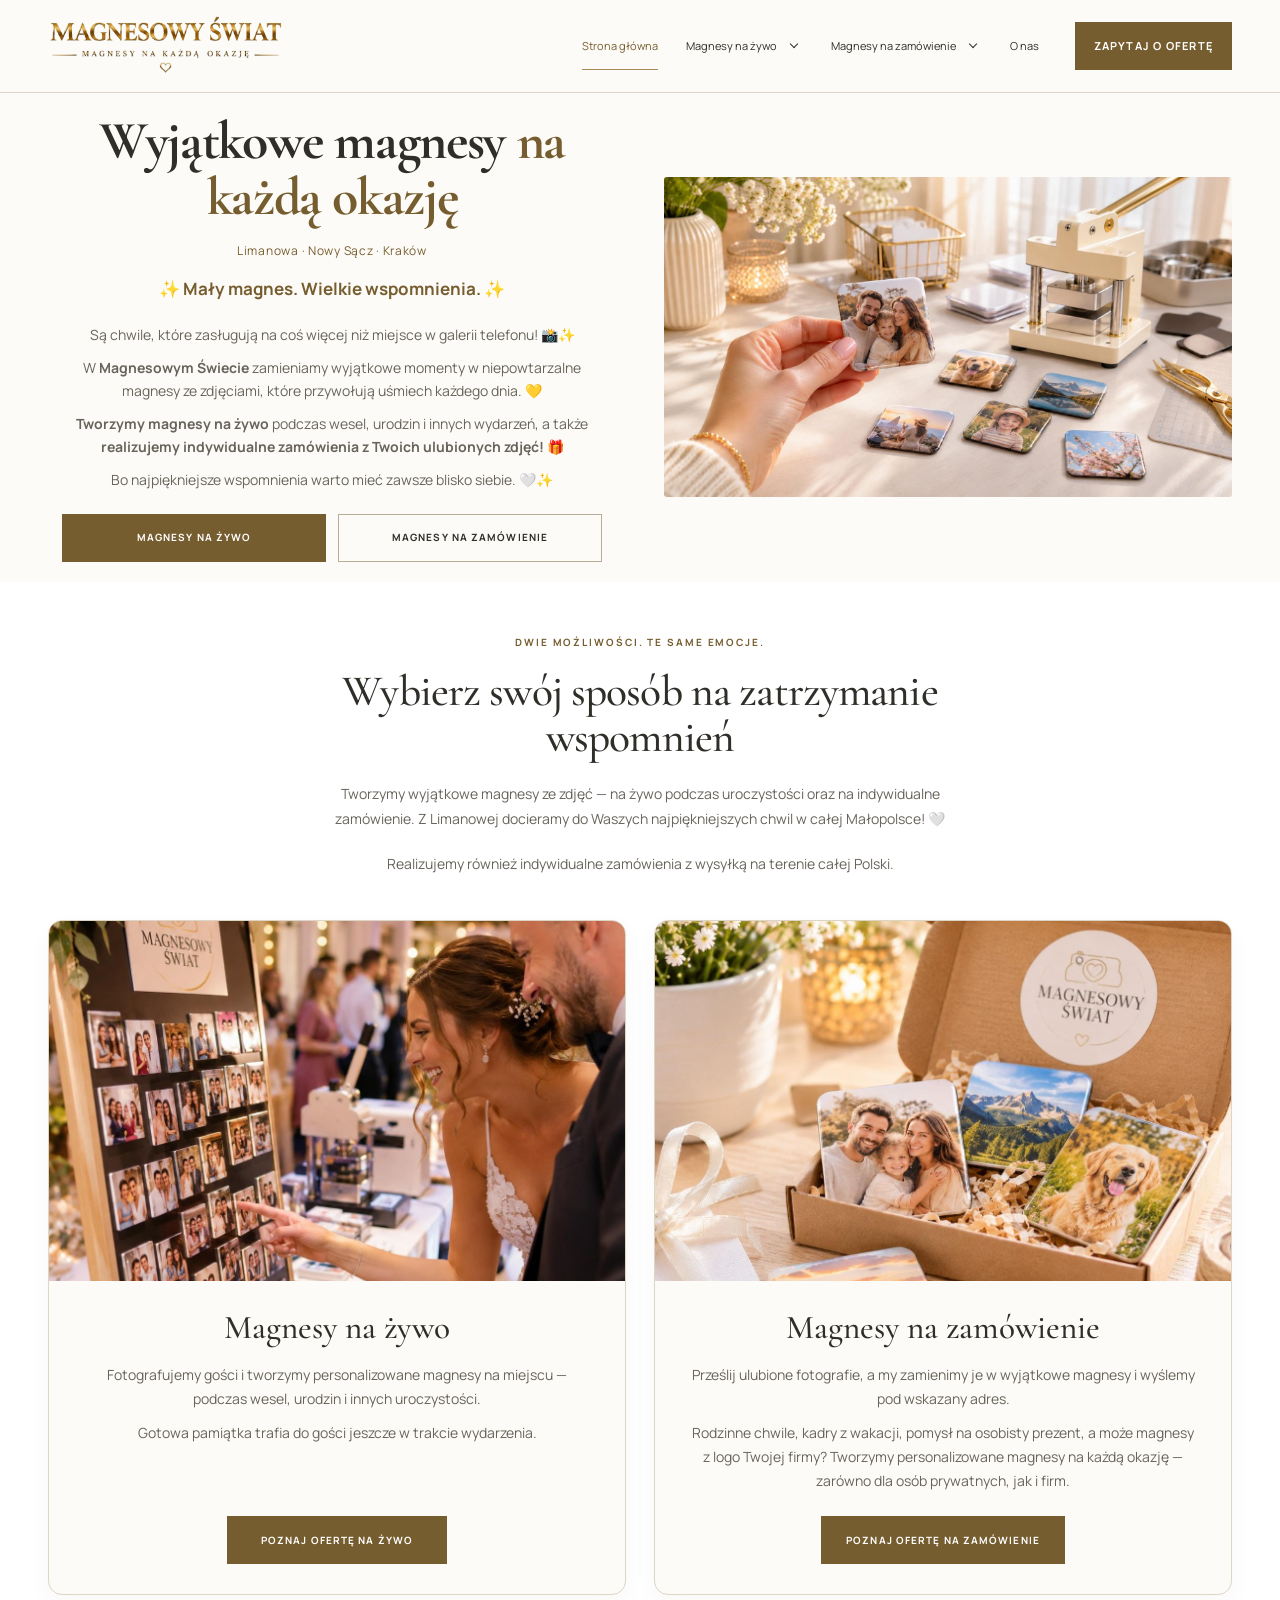
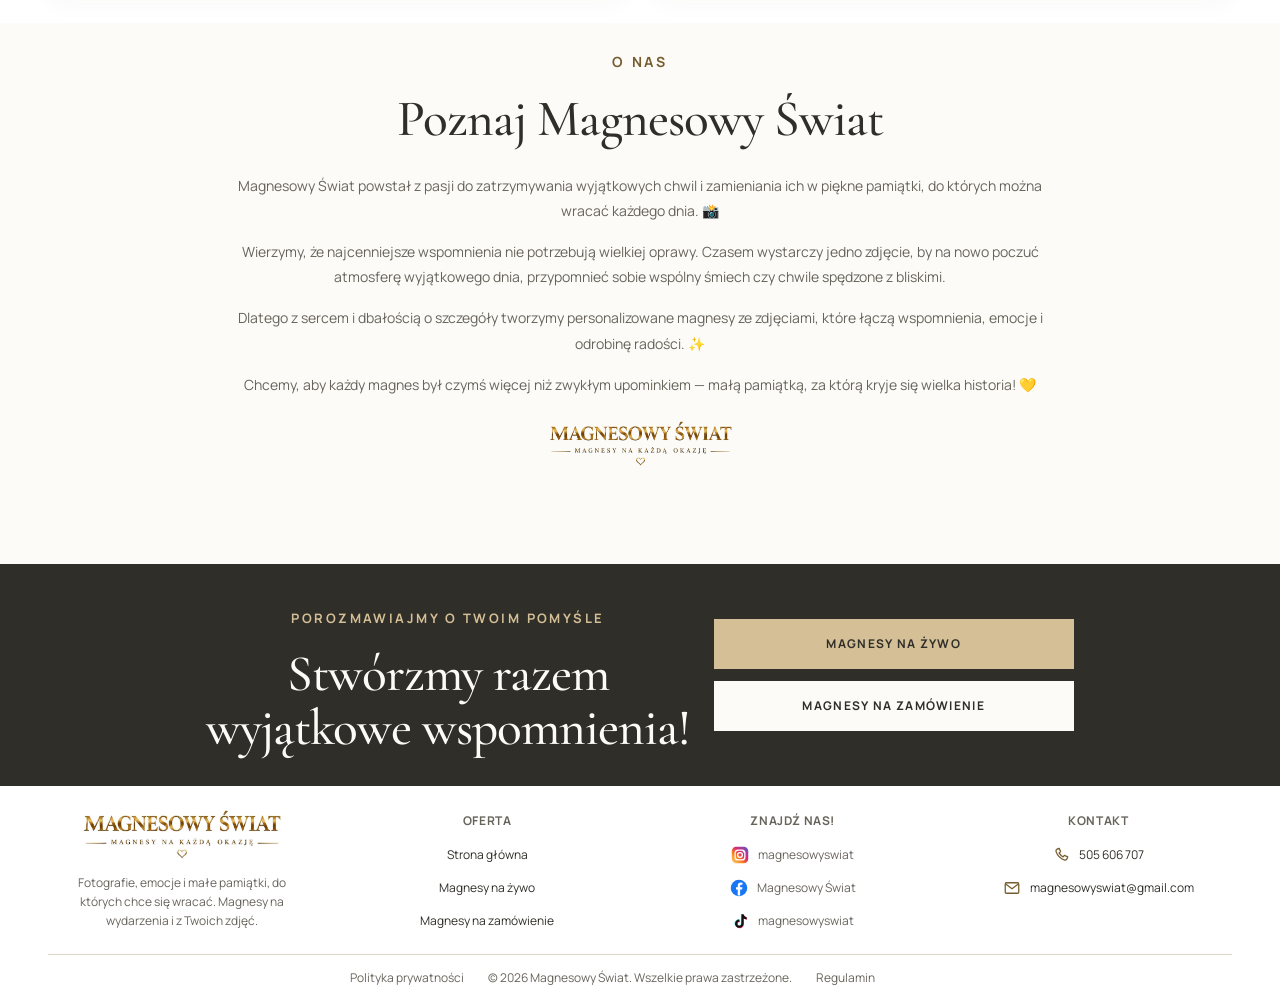
==== commit 9a42c52c: "Usuń aparat ze zdania o ofercie Co-authored-by: Copilot <223556219+Copilot@users.noreply.github.com>" ====
--- a/index.html
+++ b/index.html
@@ -55,7 +55,7 @@
 <div class="hero-story">
 <p>Są chwile, które zasługują na coś więcej niż miejsce w galerii telefonu! 📸✨</p>
 <p>W <strong>Magnesowym Świecie</strong> zamieniamy wyjątkowe momenty w niepowtarzalne magnesy ze zdjęciami, które przywołują uśmiech każdego dnia. 💛</p>
-<p>📸 <strong>Tworzymy magnesy na żywo</strong> podczas wesel, urodzin i innych wydarzeń, a także <strong>realizujemy indywidualne zamówienia z Twoich ulubionych zdjęć!</strong> 🎁
+<p><strong>Tworzymy magnesy na żywo</strong> podczas wesel, urodzin i innych wydarzeń, a także <strong>realizujemy indywidualne zamówienia z Twoich ulubionych zdjęć!</strong> 🎁
 </p>
 <p>Bo najpiękniejsze wspomnienia warto mieć zawsze blisko siebie. 🤍✨</p>
 </div>
--- a/css/style.css
+++ b/css/style.css
@@ -222,6 +222,8 @@
 #rezerwacja .field input,
 #rezerwacja .field select,
 #rezerwacja .field textarea { text-align: center; }
+#rezerwacja .field select { text-align: center !important; text-align-last: center !important; }
+#rezerwacja .field select option { text-align: center !important; }
 #rezerwacja .discount-feedback { justify-content: center; }
 @media (min-width: 981px) {
  #rezerwacja { display: flex; align-items: center; }
@@ -275,6 +277,18 @@
 }
 .field label, .field-label { font-size: 11px; font-weight: 600; }
 .field input, .field select, .field textarea { width: 100%; min-height: 46px; padding: 11px 12px; border: 1px solid #c8bead; color: var(--ink); background: var(--white); font-size: 13px; }
+.field--custom-select { position: relative; }
+.field--custom-select.is-open { z-index: 5; }
+.field--custom-select .native-select-hidden { position: absolute; width: 1px; height: 1px; padding: 0; overflow: hidden; clip: rect(0, 0, 0, 0); white-space: nowrap; clip-path: inset(50%); }
+.custom-select-trigger { position: relative; display: block; width: 100%; min-height: 46px; padding: 11px 40px; border: 1px solid #c8bead; background: var(--white); color: var(--ink); font: inherit; font-size: 13px; text-align: center; cursor: pointer; }
+.custom-select-trigger:focus-visible { outline: 2px solid var(--gold-dark); outline-offset: 2px; }
+.custom-select-trigger::after { position: absolute; top: 50%; right: 14px; width: 8px; height: 8px; border-right: 1.5px solid currentColor; border-bottom: 1.5px solid currentColor; content: ""; transform: translateY(-70%) rotate(45deg); }
+.field--custom-select.is-open .custom-select-trigger::after { transform: translateY(-25%) rotate(225deg); }
+.custom-select-options { position: absolute; top: calc(100% + 6px); left: 0; z-index: 1; width: 100%; max-height: 280px; overflow-y: auto; scrollbar-gutter: stable both-edges; border: 1px solid #c8bead; background: var(--white); box-shadow: 0 4px 12px rgba(0, 0, 0, .12); }
+.custom-select-options[hidden] { display: none; }
+.custom-select-option { display: block; min-height: 40px; padding: 8px 12px; color: var(--ink); font-size: 13px; text-align: center; cursor: pointer; }
+.custom-select-option-label { display: block; width: 100%; text-align: center; }
+.custom-select-option:hover, .custom-select-option.is-active, .custom-select-option[aria-selected="true"] { background: #777; color: var(--white); }
 .field textarea { min-height: 120px; resize: vertical; }
 .field input:focus, .field select:focus, .field textarea:focus { border-color: var(--gold-dark); }
 .field input.discount-valid { border-color: #3f8a52; background: #f0f8f1; box-shadow: 0 0 0 2px rgba(63,138,82,.16); }
@@ -304,6 +318,7 @@
 .add-photo { min-height: 100px; align-self: start; padding: 20px 12px; border: 1px dashed var(--gold); background: var(--paper); color: var(--gold-dark); font-weight: 600; }
 .add-photo:hover { background: var(--cream); }
 .photo-preview label { font-size: 10px; display: block; }
+.photo-preview label + label { margin-top: 10px; }
 .photo-preview input { width: 100%; border: 1px solid var(--line); padding: 5px; margin-top: 4px; }
 .remove-photo { border: 0; background: transparent; color: var(--muted); font-size: 10px; text-decoration: underline; padding: 8px 0 0; }
 .quantity-calculator { max-width: 850px; margin-inline: auto; padding: clamp(22px, 4vw, 42px); border: 1px solid var(--line); border-radius: 12px; background: var(--paper); }
@@ -822,6 +837,7 @@
 .live-occasions { grid-template-columns: repeat(4, minmax(0, 1fr)); gap: 20px; }
 .live-occasions .occasion-card img { height: auto; aspect-ratio: 16 / 9; }
 .live-occasions .occasion-card-content { padding: 14px 18px; text-align: center; }
+.live-occasions .occasion-card-spacer { height: 52px; flex: 0 0 52px; }
 .live-occasions .occasion-card h3 { font-size: clamp(25px, 2.2vw, 30px); }
 .live-occasions .occasion-card p { font-size: 13px; }
 .live-occasions .occasion-card p + p { margin-top: 8px; }
@@ -829,8 +845,15 @@
  .section.live-occasion-section { padding-top: 16px; }
  .live-occasion-section .section-heading { margin-bottom: 16px; }
  .live-occasions .occasion-card-content { padding: 10px 14px; }
+ .live-occasions .occasion-card-spacer { height: 0; flex-basis: 0; }
  .live-occasions .occasion-card h3 { margin-bottom: 8px; }
  .live-occasions .occasion-card p { line-height: 1.6; }
+}
+@media (min-width: 981px) and (min-height: 621px) and (max-height: 700px) {
+ .live-occasions .occasion-card-spacer { height: 42px; flex-basis: 42px; }
+}
+@media (min-width: 981px) and (min-height: 581px) and (max-height: 620px) {
+ .live-occasions .occasion-card-spacer { height: 20px; flex-basis: 20px; }
 }
 .other-occasions { margin-top: 28px; padding: 28px; border-left: 2px solid var(--gold); background: var(--paper); }
 .other-occasions h3 { font-size: 28px; margin-bottom: 14px; }
@@ -854,6 +877,7 @@
 @media (max-width: 680px) {
  .live-process-grid, .live-occasions, .live-package-extras { grid-template-columns: 1fr; }
  .live-occasions .occasion-card-content, .live-package-extras article, .other-occasions { padding: 22px; }
+ .live-occasions .occasion-card-spacer { height: 26px; flex-basis: 26px; }
  .live-custom-offer { padding: 22px; }
  .live-custom-offer .button { width: 100%; white-space: normal; }
 }
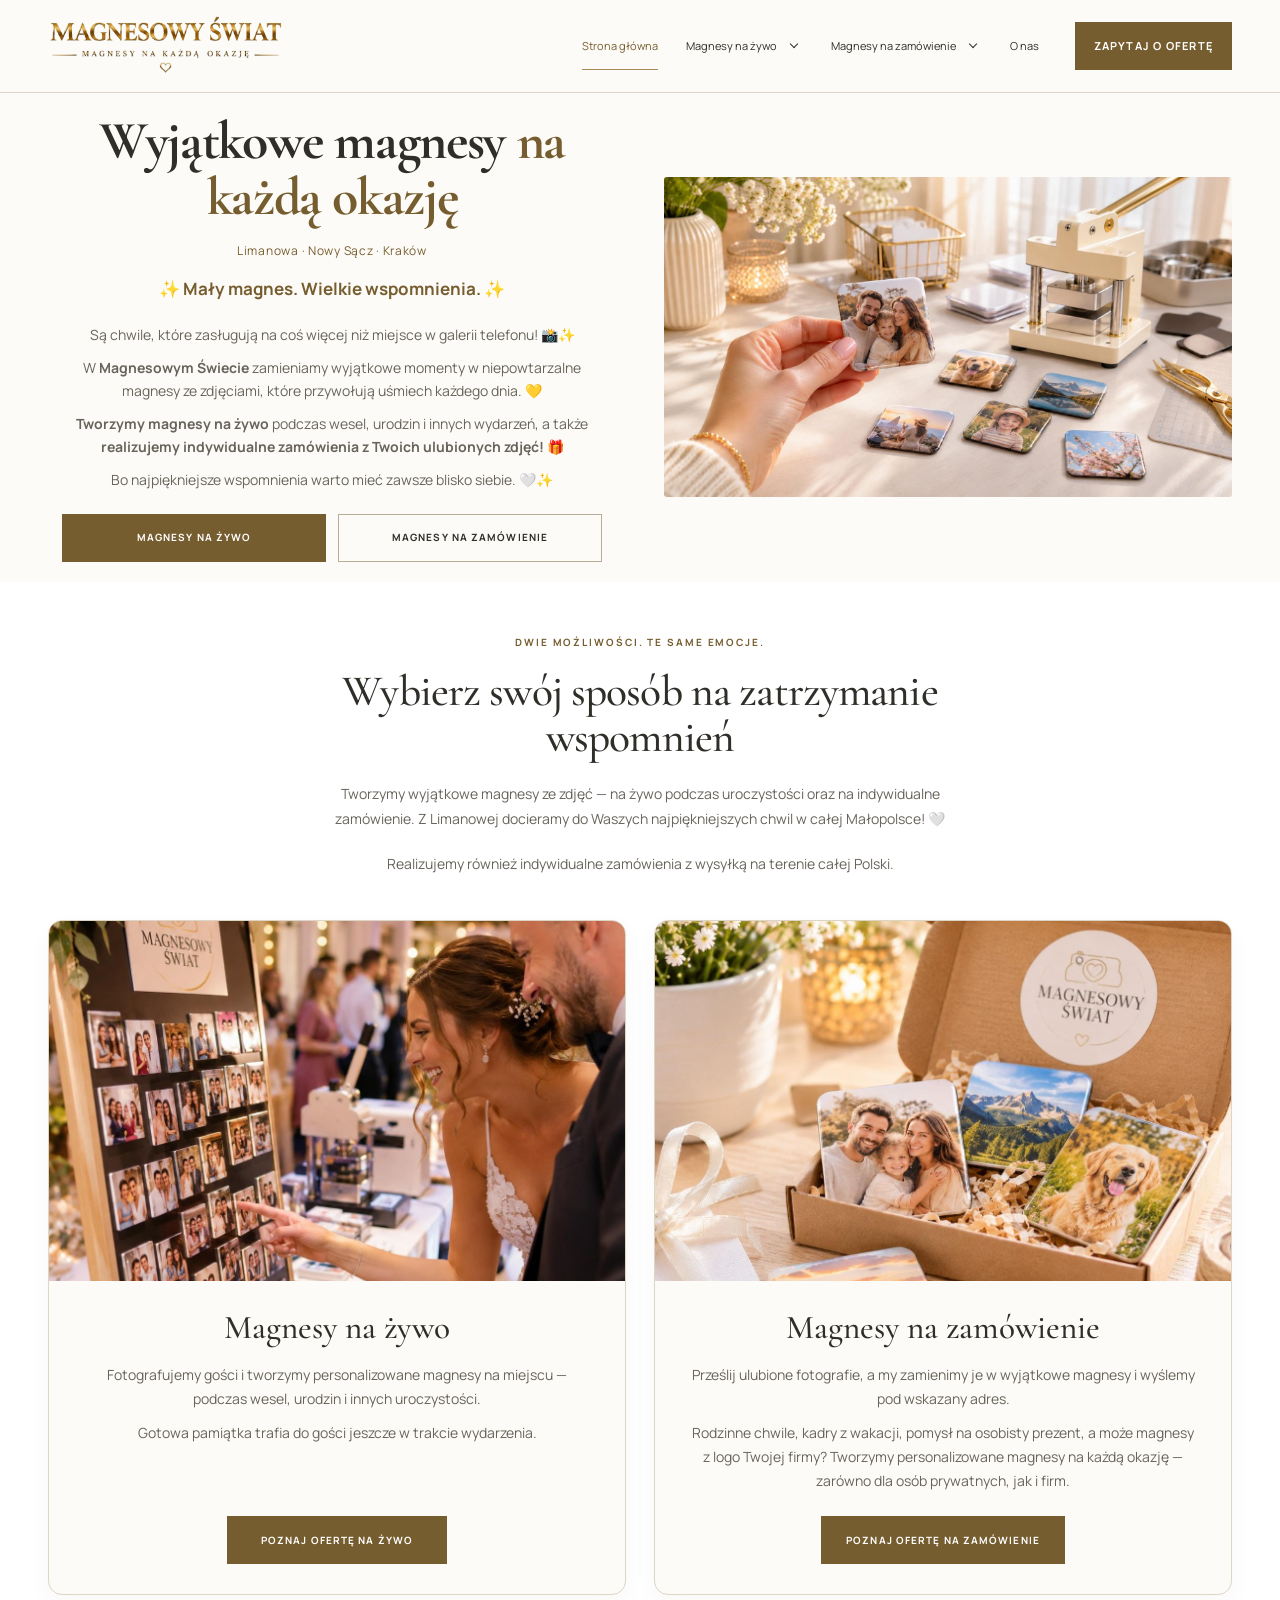
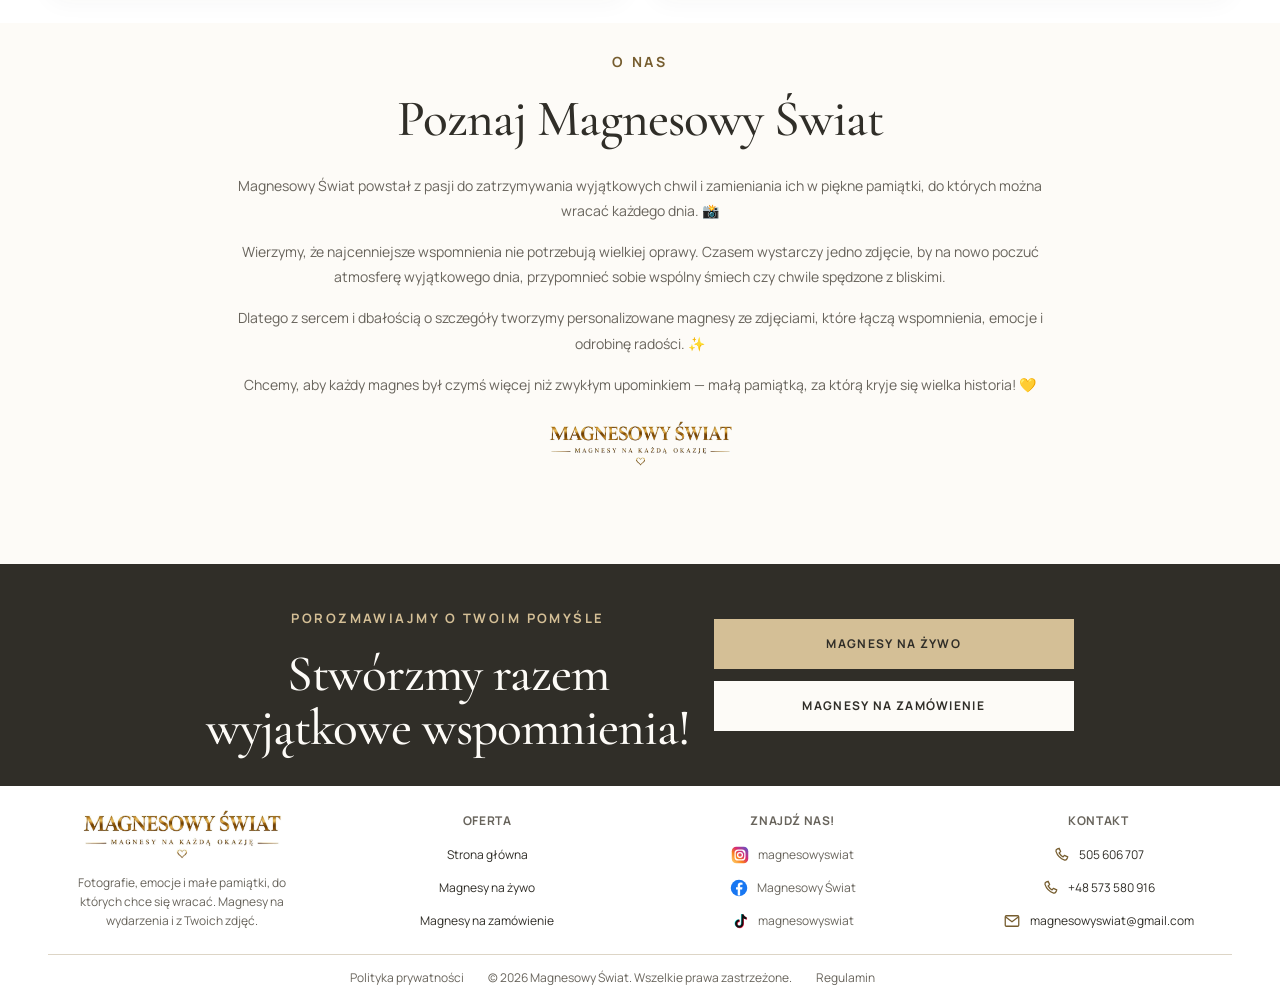
==== commit 9a68b306: "Dodaj drugi numer telefonu w stopkach" ====
--- a/index.html
+++ b/index.html
@@ -160,14 +160,15 @@
 <p class="footer-heading">Kontakt</p>
 <div class="footer-links footer-contact">
 <a class="footer-contact-link" href="tel:+48505606707" aria-label="Zadzwoń: 505 606 707"><svg class="contact-icon" width="18" height="18" viewBox="0 0 24 24" fill="none" aria-hidden="true" focusable="false"><path d="M7.2 3.8 9.5 3l2 4.5-2.1 1.7a15 15 0 0 0 5.4 5.4l1.7-2.1 4.5 2-.8 2.3a3 3 0 0 1-3.3 1.9A18.2 18.2 0 0 1 5.3 7.1a3 3 0 0 1 1.9-3.3Z" stroke="currentColor" stroke-width="1.7" stroke-linecap="round" stroke-linejoin="round"/></svg><span>505 606 707</span></a>
+<a class="footer-contact-link" href="tel:+48573580916" aria-label="Zadzwoń: +48 573 580 916"><svg class="contact-icon" width="18" height="18" viewBox="0 0 24 24" fill="none" aria-hidden="true" focusable="false"><path d="M7.2 3.8 9.5 3l2 4.5-2.1 1.7a15 15 0 0 0 5.4 5.4l1.7-2.1 4.5 2-.8 2.3a3 3 0 0 1-3.3 1.9A18.2 18.2 0 0 1 5.3 7.1a3 3 0 0 1 1.9-3.3Z" stroke="currentColor" stroke-width="1.7" stroke-linecap="round" stroke-linejoin="round"/></svg><span>+48 573 580 916</span></a>
 <a class="footer-contact-link" href="mailto:magnesowyswiat@gmail.com" aria-label="Napisz: magnesowyswiat@gmail.com"><svg class="contact-icon" width="18" height="18" viewBox="0 0 24 24" fill="none" aria-hidden="true" focusable="false"><rect x="3" y="5" width="18" height="14" rx="1.5" stroke="currentColor" stroke-width="1.7"/><path d="m4 7 8 6 8-6" stroke="currentColor" stroke-width="1.7" stroke-linecap="round" stroke-linejoin="round"/></svg><span>magnesowyswiat@gmail.com</span></a>
 </div>
 </div>
 </div>
 <div class="footer-bottom">
-<button class="footer-button" data-info="privacy">Polityka prywatności</button>
+<a class="footer-button" href="polityka-prywatnosci.pdf" target="_blank" rel="noopener noreferrer" aria-label="Polityka prywatności (PDF, otwiera się w nowej karcie)">Polityka prywatności</a>
 <span class="footer-copyright">© 2026 Magnesowy Świat. Wszelkie prawa zastrzeżone.</span>
-<button class="footer-button" data-info="terms">Regulamin</button>
+<a class="footer-button" href="regulamin.pdf" target="_blank" rel="noopener noreferrer" aria-label="Regulamin (PDF, otwiera się w nowej karcie)">Regulamin</a>
 </div>
 </div>
 </footer>
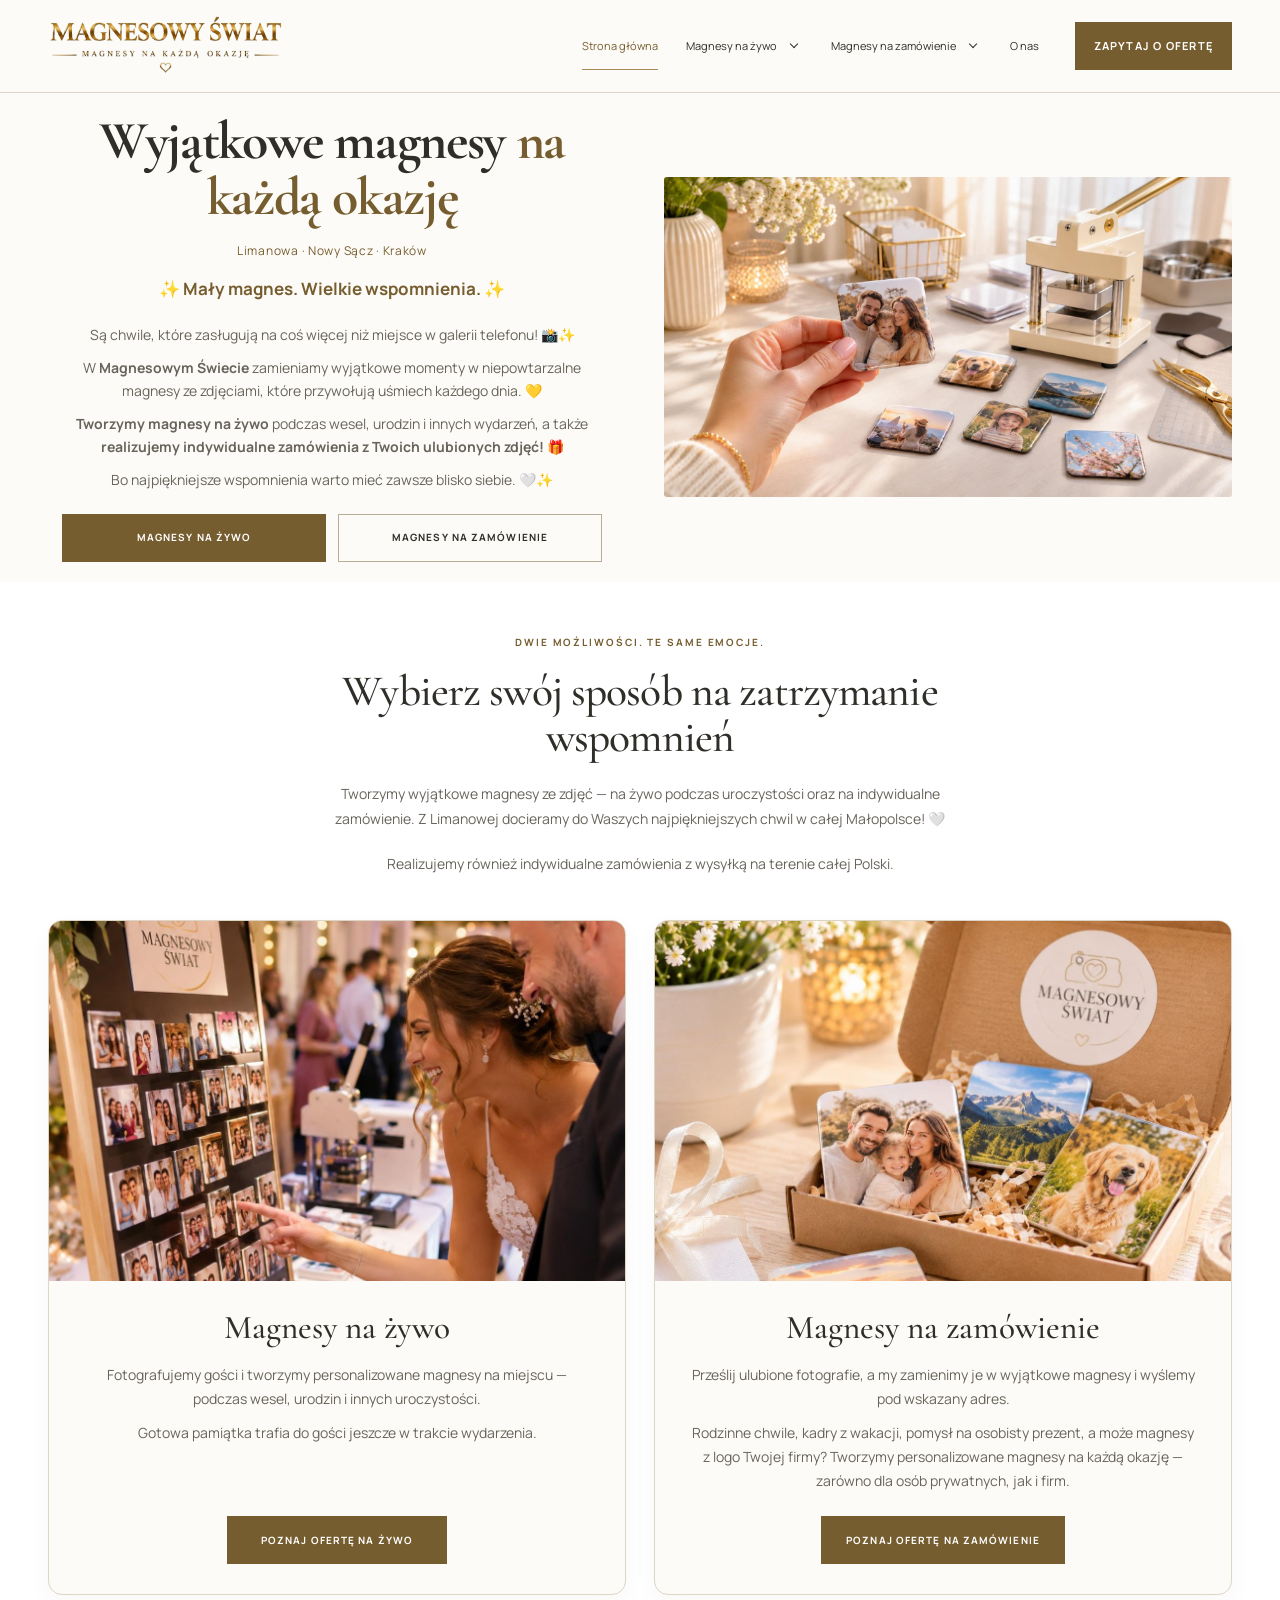
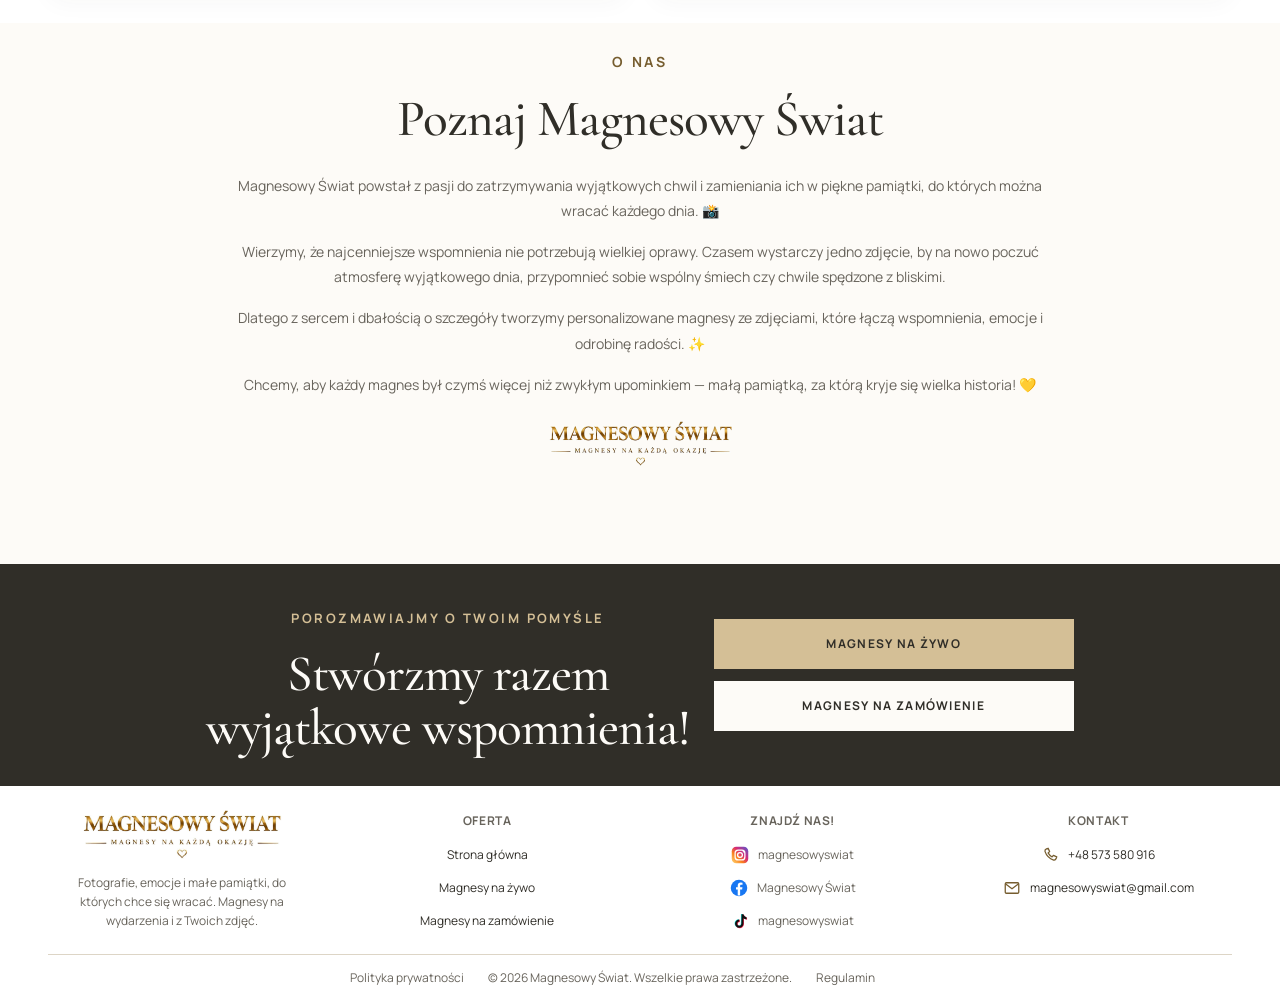
==== commit 8762d6dd: "Usun poprzedni numer telefonu ze stopek" ====
--- a/index.html
+++ b/index.html
@@ -159,7 +159,6 @@
 <div>
 <p class="footer-heading">Kontakt</p>
 <div class="footer-links footer-contact">
-<a class="footer-contact-link" href="tel:+48505606707" aria-label="Zadzwoń: 505 606 707"><svg class="contact-icon" width="18" height="18" viewBox="0 0 24 24" fill="none" aria-hidden="true" focusable="false"><path d="M7.2 3.8 9.5 3l2 4.5-2.1 1.7a15 15 0 0 0 5.4 5.4l1.7-2.1 4.5 2-.8 2.3a3 3 0 0 1-3.3 1.9A18.2 18.2 0 0 1 5.3 7.1a3 3 0 0 1 1.9-3.3Z" stroke="currentColor" stroke-width="1.7" stroke-linecap="round" stroke-linejoin="round"/></svg><span>505 606 707</span></a>
 <a class="footer-contact-link" href="tel:+48573580916" aria-label="Zadzwoń: +48 573 580 916"><svg class="contact-icon" width="18" height="18" viewBox="0 0 24 24" fill="none" aria-hidden="true" focusable="false"><path d="M7.2 3.8 9.5 3l2 4.5-2.1 1.7a15 15 0 0 0 5.4 5.4l1.7-2.1 4.5 2-.8 2.3a3 3 0 0 1-3.3 1.9A18.2 18.2 0 0 1 5.3 7.1a3 3 0 0 1 1.9-3.3Z" stroke="currentColor" stroke-width="1.7" stroke-linecap="round" stroke-linejoin="round"/></svg><span>+48 573 580 916</span></a>
 <a class="footer-contact-link" href="mailto:magnesowyswiat@gmail.com" aria-label="Napisz: magnesowyswiat@gmail.com"><svg class="contact-icon" width="18" height="18" viewBox="0 0 24 24" fill="none" aria-hidden="true" focusable="false"><rect x="3" y="5" width="18" height="14" rx="1.5" stroke="currentColor" stroke-width="1.7"/><path d="m4 7 8 6 8-6" stroke="currentColor" stroke-width="1.7" stroke-linecap="round" stroke-linejoin="round"/></svg><span>magnesowyswiat@gmail.com</span></a>
 </div>
